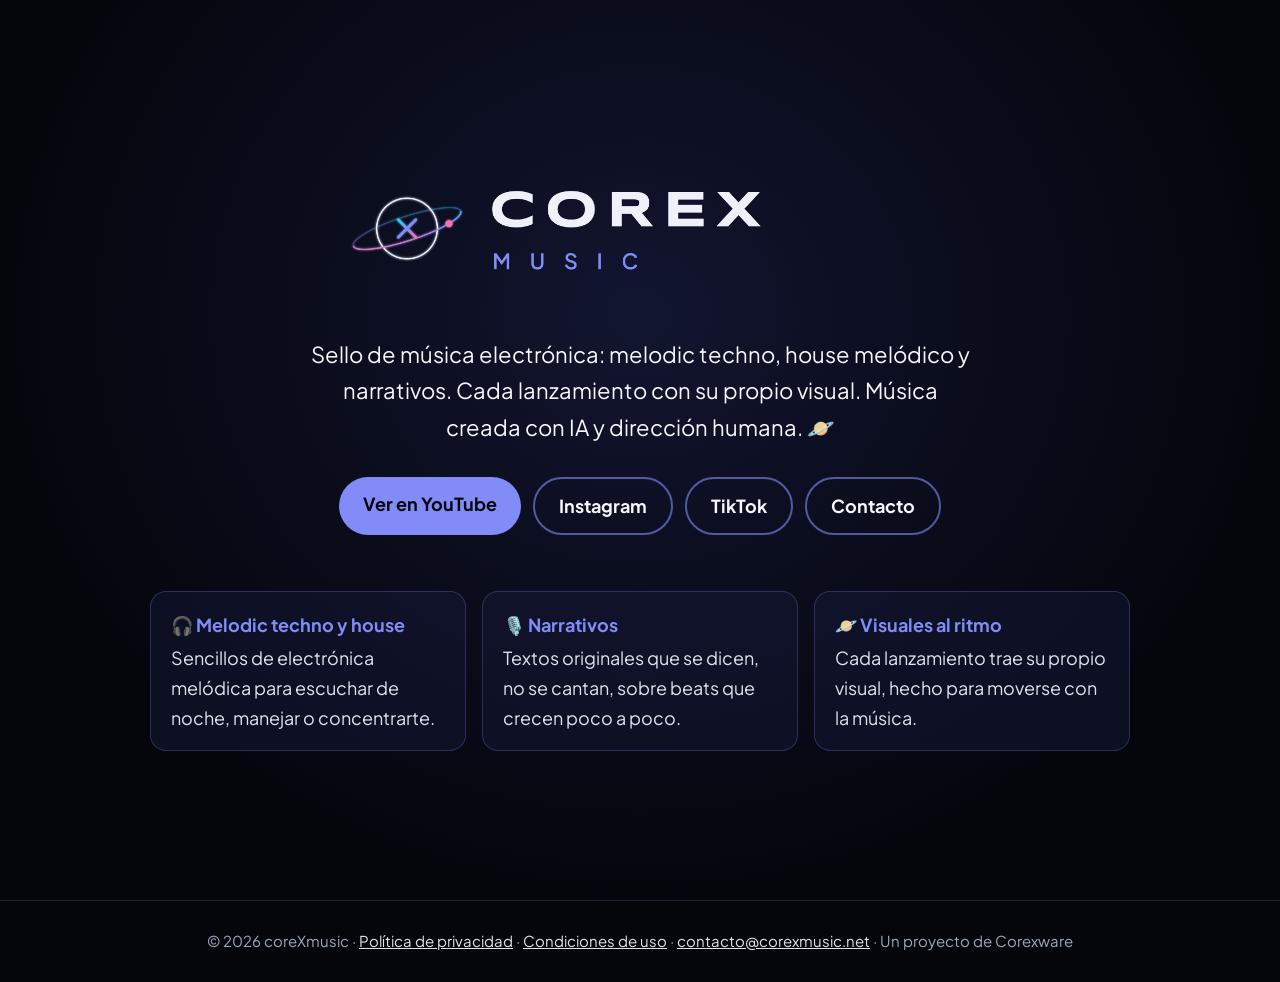
==== index.html @ 40766739 "Página web de coreXmusic Co-Authored-By: Claude Opus 5.5 <noreply@anthropic.com>" ====
<!doctype html>
<html lang="es">
<head>
<meta charset="utf-8">
<meta name="viewport" content="width=device-width, initial-scale=1">
<title>coreXmusic · ELECTRONIC MUSIC</title>
<meta name="description" content="coreXmusic: Sello de música electrónica: melodic techno, house melódico y narrativos (palabra hablada sobre electrónica), cada lanzamiento con su visual al ritmo.">
<meta property="og:title" content="coreXmusic · ELECTRONIC MUSIC">
<meta property="og:description" content="Sello de música electrónica: melodic techno, house melódico y narrativos. Cada lanzamiento con su propio visual. Música creada con IA y dirección humana. 🪐">
<meta property="og:image" content="https://corexmusic.net/compartir.jpg">
<meta property="og:url" content="https://corexmusic.net/">
<link rel="icon" href="icono.png" type="image/png">
<link rel="apple-touch-icon" href="icono.png">
<link rel="preconnect" href="https://fonts.googleapis.com">
<link rel="preconnect" href="https://fonts.gstatic.com" crossorigin>
<link href="https://fonts.googleapis.com/css2?family=Plus+Jakarta+Sans:wght@400;700&display=swap" rel="stylesheet">
<link rel="stylesheet" href="estilo.css">
</head>
<body class="">
<section class="portada">
  <img class="logo" src="logo.png" alt="coreXmusic · ELECTRONIC MUSIC">
  <p class="gancho">Sello de música electrónica: melodic techno, house melódico y narrativos. Cada lanzamiento con su propio visual. Música creada con IA y dirección humana. 🪐</p>
  <div class="botones">
    <a class="boton" href="https://www.youtube.com/@corex.music" rel="noopener">Ver en YouTube</a>
    <a class="boton secundario" href="https://www.instagram.com/corexmusicnet/" rel="noopener">Instagram</a>
    <a class="boton secundario" href="https://www.tiktok.com/@corexmusicnet" rel="noopener">TikTok</a>
    <a class="boton secundario" href="mailto:contacto@corexmusic.net">Contacto</a>
  </div>
  <div class="temas">
    <div class="tema"><b>🎧 Melodic techno y house</b>Sencillos de electrónica melódica para escuchar de noche, manejar o concentrarte.</div>
    <div class="tema"><b>🎙️ Narrativos</b>Textos originales que se dicen, no se cantan, sobre beats que crecen poco a poco.</div>
    <div class="tema"><b>🪐 Visuales al ritmo</b>Cada lanzamiento trae su propio visual, hecho para moverse con la música.</div>
  </div>
</section>
<footer>© 2026 coreXmusic · <a href="privacidad.html">Política de privacidad</a> · <a href="terminos.html">Condiciones de uso</a> · <a href="mailto:contacto@corexmusic.net">contacto@corexmusic.net</a> · Un proyecto de Corexware</footer>
</body>
</html>
---- estilo.css ----
:root {
  --fondo: #05060c;
  --fondo-2: #141836;
  --acento: #818CF8;
  --acento-2: #F472B6;
  --claro: #F5F7FA;
  --texto: #DCE3EC;
  --suave: #9AA8B8;
}
* { box-sizing: border-box; }
html, body { margin: 0; }
body {
  background: var(--fondo);
  color: var(--texto);
  font-family: "Plus Jakarta Sans", system-ui, -apple-system, "Segoe UI", sans-serif;
  font-size: 18px;
  line-height: 1.65;
}
a { color: var(--acento); }
a:hover { color: var(--claro); }

/* Portada */
.portada {
  min-height: 100vh;
  display: flex;
  flex-direction: column;
  align-items: center;
  justify-content: center;
  text-align: center;
  padding: 48px 16px;
  background:
    radial-gradient(ellipse at 50% 35%, color-mix(in srgb, var(--fondo-2) 85%, transparent) 0%, var(--fondo) 72%);
}
.portada img.logo { width: min(620px, 92vw); height: auto; }
.portada p.gancho { max-width: 660px; font-size: clamp(18px, 2.4vw, 22px); color: var(--claro); margin: 28px auto 32px; }
.botones { display: flex; gap: 12px; flex-wrap: wrap; justify-content: center; }
.boton {
  display: inline-block;
  padding: 12px 24px;
  border-radius: 999px;
  font-weight: 700;
  text-decoration: none;
  background: var(--acento);
  color: var(--fondo);
}
.boton:hover { background: var(--claro); color: var(--fondo); }
.boton.secundario { background: transparent; color: var(--claro); border: 2px solid color-mix(in srgb, var(--acento) 60%, transparent); }
.boton.secundario:hover { border-color: var(--claro); }
.temas {
  display: grid;
  grid-template-columns: repeat(auto-fit, minmax(min(220px, 100%), 1fr));
  gap: 16px;
  width: 100%;
  max-width: 980px;
  margin: 56px auto 0;
  text-align: left;
}
.tema { background: color-mix(in srgb, var(--fondo-2) 55%, transparent); border: 1px solid color-mix(in srgb, var(--acento) 25%, transparent); border-radius: 16px; padding: 18px 20px; }
.tema b { display: block; color: var(--acento); margin-bottom: 4px; }

/* Páginas legales */
main.legal { max-width: 780px; margin: 0 auto; padding: 32px 16px 56px; }
main.legal header { padding: 8px 0 24px; border-bottom: 1px solid color-mix(in srgb, var(--acento) 25%, transparent); }
main.legal header img { width: 300px; max-width: 80vw; height: auto; }
main.legal h1 { color: var(--claro); font-size: 34px; line-height: 1.2; margin: 32px 0 4px; }
main.legal h2 { color: var(--acento); font-size: 21px; margin-top: 34px; }
.fecha { color: var(--suave); margin-top: 0; }

footer { text-align: center; color: var(--suave); font-size: 15px; padding: 28px 16px; border-top: 1px solid color-mix(in srgb, var(--acento) 18%, transparent); }
footer a { color: var(--texto); }

/* Apariencia clara */
body.claro { --claro: #0F172A; --texto: #273244; --suave: #5B6878; background: #F6F7F9; }
body.claro .portada { background: radial-gradient(ellipse at 50% 35%, color-mix(in srgb, var(--acento) 14%, #ffffff) 0%, #F6F7F9 70%); }
body.claro .boton { background: var(--fondo); color: #fff; }
body.claro .boton:hover { background: var(--acento); color: var(--fondo); }
body.claro .boton.secundario { color: var(--fondo); border-color: var(--fondo); background: transparent; }
body.claro .tema { background: #ffffff; border-color: #E2E6EC; }
body.claro .tema b { color: var(--fondo); }
body.claro a { color: var(--fondo); }
body.claro main.legal h2 { color: var(--fondo); }
/* Portada con el banner del canal de fondo */
body.con-banner .portada { background: linear-gradient(color-mix(in srgb, var(--fondo) 62%, transparent), color-mix(in srgb, var(--fondo) 88%, transparent) 70%, var(--fondo)), url("compartir.jpg") center / cover no-repeat; }
body.claro.con-banner .portada { background: linear-gradient(rgba(246, 247, 249, .62), rgba(246, 247, 249, .9) 70%, #F6F7F9), url("compartir.jpg") center / cover no-repeat; }
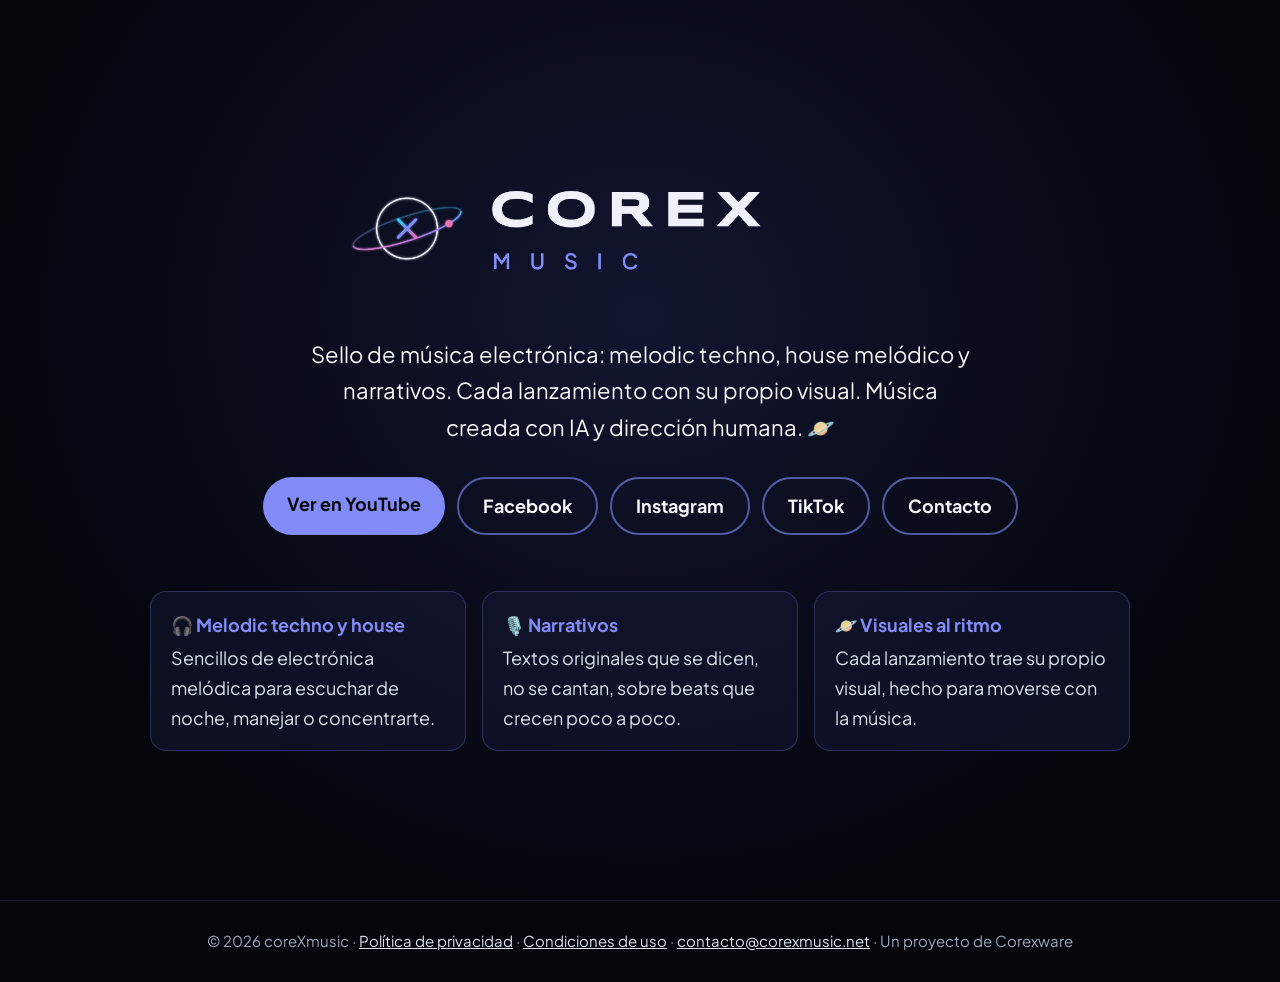
==== commit a75f662b: "Página web de coreXmusic Co-Authored-By: Claude Opus 5.5 <noreply@anthropic.com>" ====
--- a/index.html
+++ b/index.html
@@ -22,6 +22,7 @@
   <p class="gancho">Sello de música electrónica: melodic techno, house melódico y narrativos. Cada lanzamiento con su propio visual. Música creada con IA y dirección humana. 🪐</p>
   <div class="botones">
     <a class="boton" href="https://www.youtube.com/@corex.music" rel="noopener">Ver en YouTube</a>
+    <a class="boton secundario" href="https://www.facebook.com/corexmusicnet" rel="noopener">Facebook</a>
     <a class="boton secundario" href="https://www.instagram.com/corexmusicnet/" rel="noopener">Instagram</a>
     <a class="boton secundario" href="https://www.tiktok.com/@corexmusicnet" rel="noopener">TikTok</a>
     <a class="boton secundario" href="mailto:contacto@corexmusic.net">Contacto</a>
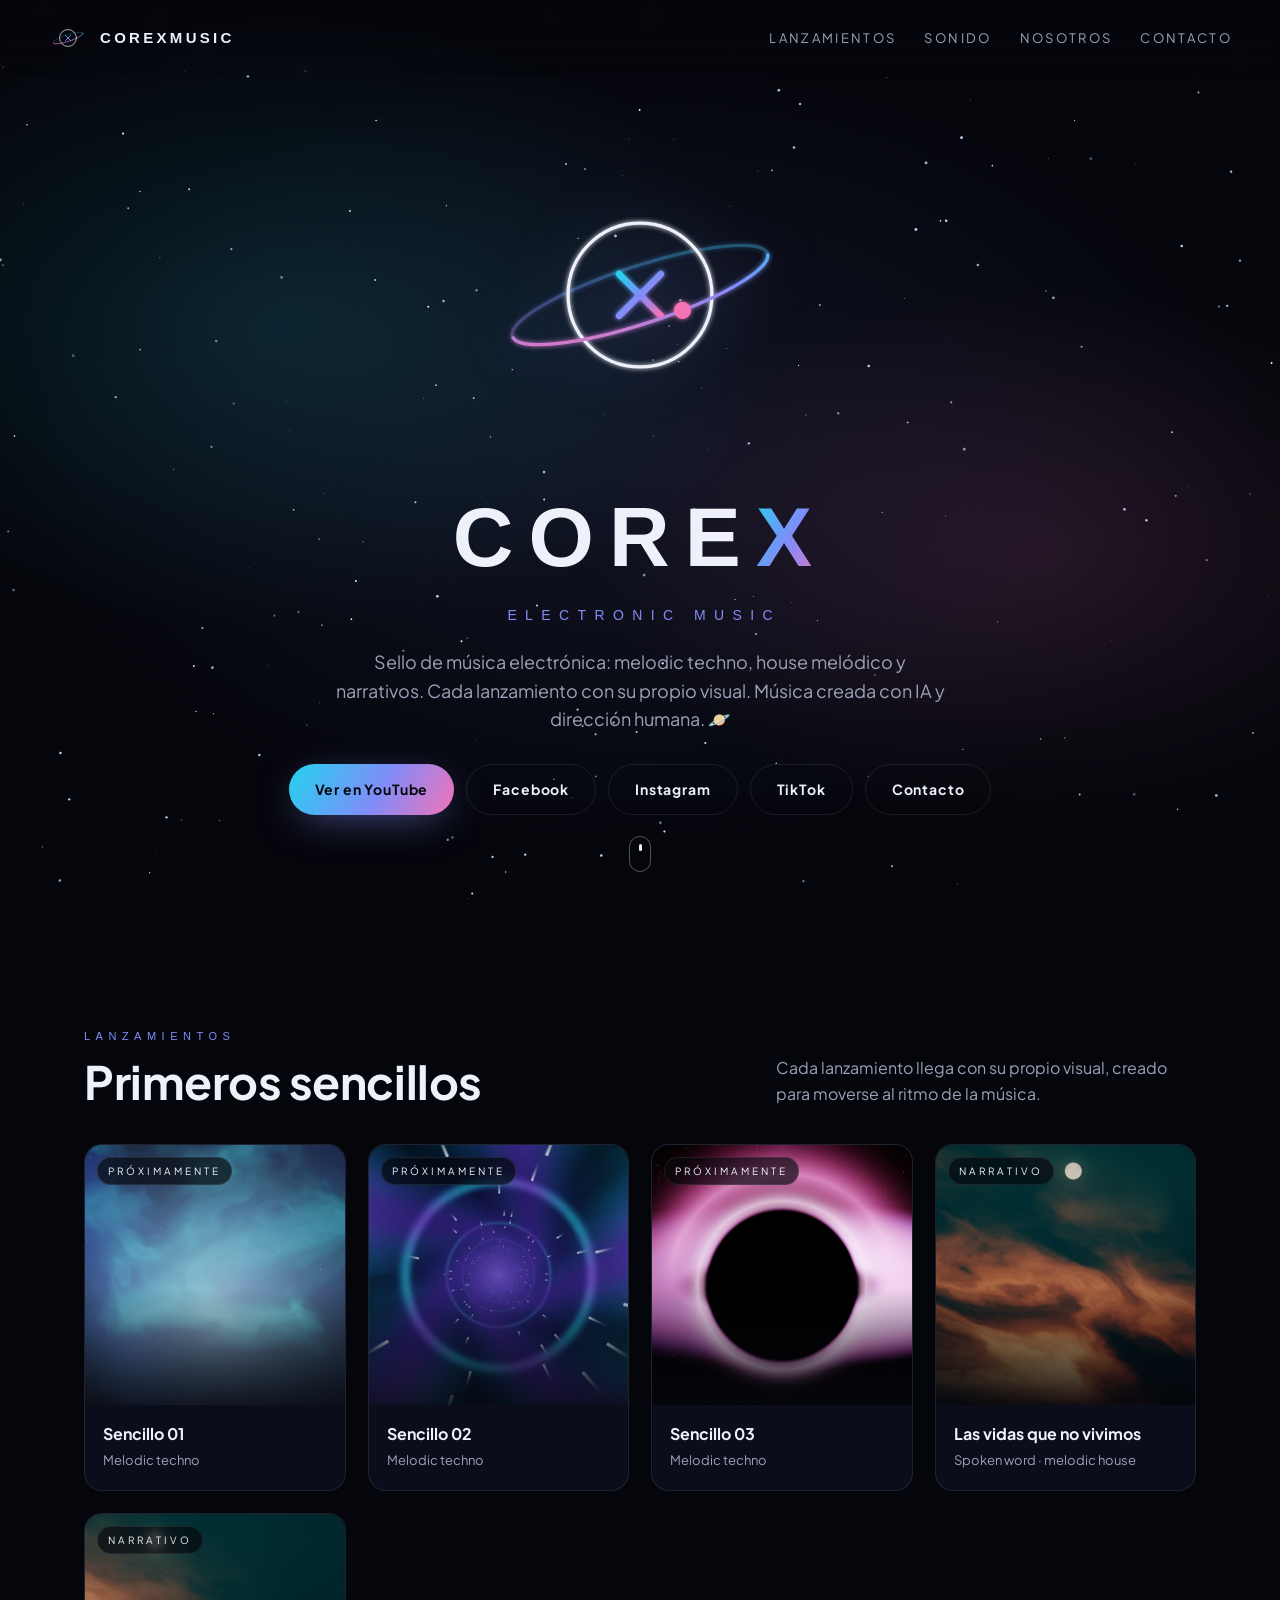
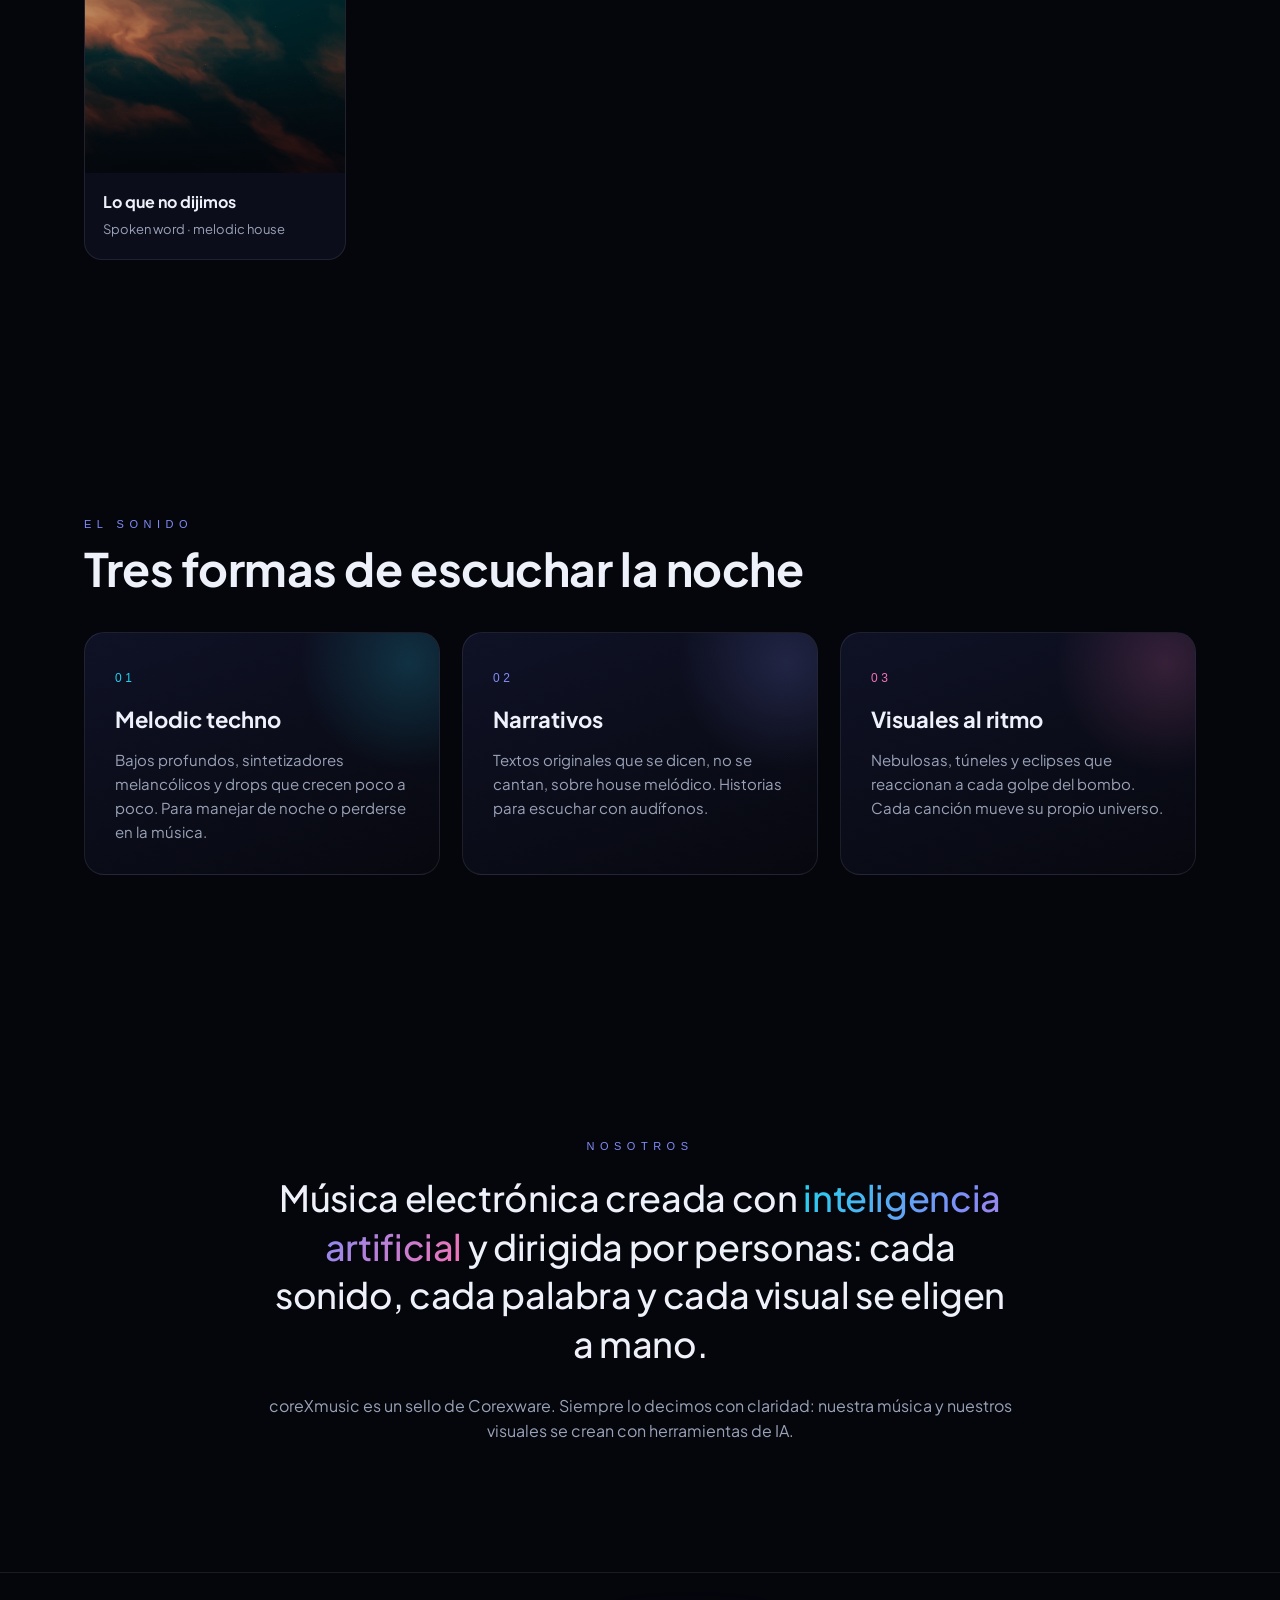
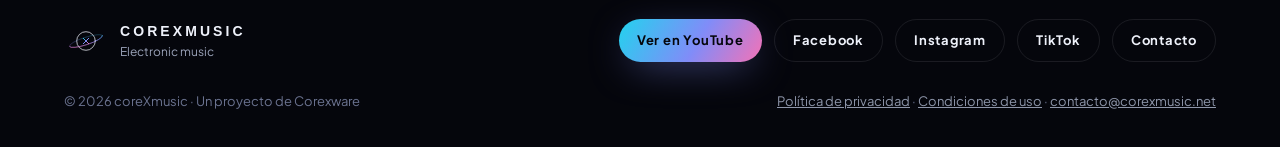
==== commit 74b13a9b: "Página web de coreXmusic Co-Authored-By: Claude Opus 5.5 <noreply@anthropic.com>" ====
--- a/index.html
+++ b/index.html
@@ -3,36 +3,189 @@
 <head>
 <meta charset="utf-8">
 <meta name="viewport" content="width=device-width, initial-scale=1">
-<title>coreXmusic · ELECTRONIC MUSIC</title>
-<meta name="description" content="coreXmusic: Sello de música electrónica: melodic techno, house melódico y narrativos (palabra hablada sobre electrónica), cada lanzamiento con su visual al ritmo.">
-<meta property="og:title" content="coreXmusic · ELECTRONIC MUSIC">
+<title>coreXmusic · Electronic Music</title>
+<meta name="description" content="Sello de música electrónica: melodic techno, house melódico y narrativos. Cada lanzamiento con su propio visual. Música creada con IA y dirección humana. 🪐">
+<meta property="og:title" content="coreXmusic · Electronic Music">
 <meta property="og:description" content="Sello de música electrónica: melodic techno, house melódico y narrativos. Cada lanzamiento con su propio visual. Música creada con IA y dirección humana. 🪐">
 <meta property="og:image" content="https://corexmusic.net/compartir.jpg">
-<meta property="og:url" content="https://corexmusic.net/">
+<meta property="og:type" content="music.musician">
+<meta name="theme-color" content="#05060c">
 <link rel="icon" href="icono.png" type="image/png">
-<link rel="apple-touch-icon" href="icono.png">
 <link rel="preconnect" href="https://fonts.googleapis.com">
 <link rel="preconnect" href="https://fonts.gstatic.com" crossorigin>
-<link href="https://fonts.googleapis.com/css2?family=Plus+Jakarta+Sans:wght@400;700&display=swap" rel="stylesheet">
-<link rel="stylesheet" href="estilo.css">
+<link href="https://fonts.googleapis.com/css2?family=Plus+Jakarta+Sans:wght@400;500;700&family=Syncopate:wght@400;700&display=swap" rel="stylesheet">
+<style>
+:root{--fondo:#05060c;--panel:#0b0d1a;--linea:rgba(238,241,250,.09);--texto:#eef1fa;--suave:#9aa2b8;--cian:#22D3EE;--violeta:#818CF8;--rosa:#F472B6}
+*{box-sizing:border-box;margin:0;padding:0}
+html{scroll-behavior:smooth}
+body{background:var(--fondo);color:var(--texto);font-family:"Plus Jakarta Sans",system-ui,sans-serif;line-height:1.6;-webkit-font-smoothing:antialiased;overflow-x:hidden}
+a{color:inherit}
+.marca{font-family:Syncopate,sans-serif;letter-spacing:.22em;text-transform:uppercase}
+/* barra */
+nav{position:fixed;inset:0 0 auto 0;z-index:20;display:flex;align-items:center;justify-content:space-between;padding:18px clamp(16px,4vw,48px);background:linear-gradient(#05060ccc,#05060c00);backdrop-filter:blur(6px)}
+nav .logo{display:flex;align-items:center;gap:12px;text-decoration:none}
+nav .logo img{width:40px;height:40px}
+nav .logo span{font-size:15px;font-weight:700}
+nav .links{display:flex;gap:28px;font-size:13px;letter-spacing:.18em;text-transform:uppercase}
+nav .links a{text-decoration:none;color:var(--suave);transition:color .2s}
+nav .links a:hover{color:var(--texto)}
+/* portada */
+.hero{position:relative;min-height:100svh;display:grid;place-items:center;text-align:center;padding:120px 16px 80px;overflow:hidden}
+#cielo{position:absolute;inset:0;width:100%;height:100%}
+.hero::before{content:"";position:absolute;inset:-20%;background:radial-gradient(40% 35% at 30% 40%,#22d3ee22,transparent 70%),radial-gradient(35% 30% at 72% 58%,#f472b61f,transparent 70%),radial-gradient(50% 45% at 50% 50%,#818cf81a,transparent 70%);animation:deriva 18s ease-in-out infinite alternate;pointer-events:none}
+@keyframes deriva{to{transform:translate3d(3%,-2%,0) scale(1.06)}}
+.hero .contenido{position:relative;z-index:2;display:grid;justify-items:center;gap:22px}
+.planeta{width:min(340px,70vw);height:auto;filter:drop-shadow(0 0 30px #818cf855);animation:respira 6s ease-in-out infinite}
+@keyframes respira{50%{filter:drop-shadow(0 0 46px #818cf888)}}
+.hero h1{font-family:Syncopate,sans-serif;font-weight:700;font-size:clamp(34px,7vw,84px);letter-spacing:.18em;line-height:1.05;margin-top:6px}
+.hero h1 b{background:linear-gradient(120deg,var(--cian),var(--violeta),var(--rosa));-webkit-background-clip:text;background-clip:text;color:transparent}
+.hero .lema{font-family:Syncopate,sans-serif;font-size:clamp(11px,1.4vw,14px);letter-spacing:.6em;color:var(--violeta);padding-left:.6em}
+.hero p.gancho{max-width:620px;color:var(--suave);font-size:clamp(15px,1.7vw,18px)}
+.botones{display:flex;flex-wrap:wrap;gap:12px;justify-content:center;margin-top:8px}
+.boton{display:inline-flex;align-items:center;gap:8px;padding:13px 26px;border-radius:999px;text-decoration:none;font-weight:700;font-size:14px;letter-spacing:.06em;background:linear-gradient(120deg,var(--cian),var(--violeta) 55%,var(--rosa));color:#05060c;box-shadow:0 10px 40px -12px #818cf8aa;transition:transform .2s,box-shadow .2s}
+.boton:hover{transform:translateY(-2px);box-shadow:0 16px 50px -12px #f472b6aa}
+.boton.secundario{background:transparent;color:var(--texto);border:1px solid var(--linea);box-shadow:none}
+.boton.secundario:hover{border-color:#818cf888}
+.bajar{position:absolute;bottom:28px;left:50%;transform:translateX(-50%);z-index:2;width:22px;height:36px;border:1.5px solid #eef1fa55;border-radius:12px}
+.bajar::after{content:"";position:absolute;left:50%;top:7px;width:3px;height:7px;margin-left:-1.5px;border-radius:2px;background:var(--texto);animation:raton 1.8s infinite}
+@keyframes raton{60%{transform:translateY(10px);opacity:0}}
+/* secciones */
+section{padding:clamp(70px,10vw,130px) clamp(16px,5vw,64px);max-width:1240px;margin:0 auto}
+.titulo{display:flex;align-items:end;justify-content:space-between;gap:20px;margin-bottom:38px;flex-wrap:wrap}
+.titulo small{display:block;font-family:Syncopate,sans-serif;font-size:11px;letter-spacing:.5em;color:var(--violeta);margin-bottom:10px}
+.titulo h2{font-size:clamp(28px,4vw,46px);font-weight:700;letter-spacing:-.01em;line-height:1.1}
+.titulo p{color:var(--suave);max-width:420px}
+/* lanzamientos */
+.discos{display:grid;grid-template-columns:repeat(auto-fill,minmax(210px,1fr));gap:22px}
+.disco{position:relative;border-radius:18px;overflow:hidden;background:var(--panel);border:1px solid var(--linea);transition:transform .35s,border-color .35s}
+.disco:hover{transform:translateY(-6px);border-color:#818cf866}
+.disco .arte{position:relative;aspect-ratio:1;overflow:hidden}
+.disco .arte img{width:100%;height:100%;object-fit:cover;transition:transform 1.2s}
+.disco:hover .arte img{transform:scale(1.08)}
+.disco .arte::after{content:"";position:absolute;inset:0;background:linear-gradient(transparent 55%,#05060ccc)}
+.disco .sello{position:absolute;top:12px;left:12px;z-index:1;font-size:10px;letter-spacing:.3em;text-transform:uppercase;padding:5px 10px;border-radius:99px;background:#05060caa;border:1px solid var(--linea);backdrop-filter:blur(6px)}
+.disco .info{padding:16px 18px 18px}
+.disco .info b{display:block;font-size:16px}
+.disco .info span{font-size:13px;color:var(--suave)}
+/* sonido */
+.pilares{display:grid;grid-template-columns:repeat(auto-fit,minmax(250px,1fr));gap:22px}
+.pilar{padding:30px;border-radius:20px;background:linear-gradient(160deg,#0f1226,#07080f);border:1px solid var(--linea);position:relative;overflow:hidden}
+.pilar::before{content:"";position:absolute;width:220px;height:220px;right:-80px;top:-80px;border-radius:50%;background:radial-gradient(var(--c),transparent 70%);opacity:.18}
+.pilar .num{font-family:Syncopate,sans-serif;font-size:12px;letter-spacing:.3em;color:var(--c)}
+.pilar h3{font-size:22px;margin:14px 0 10px}
+.pilar p{color:var(--suave);font-size:15px}
+/* manifiesto */
+.manifiesto{text-align:center;max-width:880px}
+.manifiesto blockquote{font-size:clamp(22px,3.2vw,36px);line-height:1.35;font-weight:500;letter-spacing:-.01em}
+.manifiesto blockquote em{font-style:normal;background:linear-gradient(120deg,var(--cian),var(--violeta),var(--rosa));-webkit-background-clip:text;background-clip:text;color:transparent}
+.manifiesto p{margin-top:24px;color:var(--suave)}
+/* pie */
+footer{border-top:1px solid var(--linea);padding:46px clamp(16px,5vw,64px) 36px}
+.pie{max-width:1240px;margin:0 auto;display:flex;flex-wrap:wrap;gap:28px;align-items:center;justify-content:space-between}
+.pie .logo{display:flex;align-items:center;gap:12px}
+.pie .logo img{width:44px}
+.pie .botones{margin:0}
+.pie .boton{padding:10px 18px;font-size:13px}
+.legal{max-width:1240px;margin:28px auto 0;font-size:13px;color:#6b7390;display:flex;flex-wrap:wrap;gap:8px 18px;justify-content:space-between}
+.legal a{color:#8e96aa}
+/* aparecer al bajar */
+.aparece{opacity:0;transform:translateY(24px);transition:opacity .9s,transform .9s}
+.aparece.visible{opacity:1;transform:none}
+@media (max-width:760px){nav .links{display:none}}
+@media (prefers-reduced-motion:reduce){*{animation:none!important;transition:none!important}.aparece{opacity:1;transform:none}}
+</style>
 </head>
-<body class="">
-<section class="portada">
-  <img class="logo" src="logo.png" alt="coreXmusic · ELECTRONIC MUSIC">
-  <p class="gancho">Sello de música electrónica: melodic techno, house melódico y narrativos. Cada lanzamiento con su propio visual. Música creada con IA y dirección humana. 🪐</p>
-  <div class="botones">
+<body>
+<nav><a class="logo" href="#inicio"><img src="planeta.svg" alt=""><span class="marca">coreXmusic</span></a>
+  <div class="links"><a href="#lanzamientos">Lanzamientos</a><a href="#sonido">Sonido</a><a href="#nosotros">Nosotros</a><a href="mailto:contacto@corexmusic.net">Contacto</a></div></nav>
+
+<header class="hero" id="inicio">
+  <canvas id="cielo" aria-hidden="true"></canvas>
+  <div class="contenido">
+    <svg class="planeta" viewBox="-260 -260 520 520" role="img" aria-label="coreXmusic">
+      <defs>
+        <linearGradient id="g" x1="0" y1="0" x2="1" y2="1"><stop offset="0" stop-color="#22D3EE"/><stop offset=".5" stop-color="#818CF8"/><stop offset="1" stop-color="#F472B6"/></linearGradient>
+        <linearGradient id="g2" x1="0" y1="1" x2="1" y2="0"><stop offset="0" stop-color="#F472B6"/><stop offset=".5" stop-color="#818CF8"/><stop offset="1" stop-color="#22D3EE"/></linearGradient>
+        <filter id="b1" x="-50%" y="-50%" width="200%" height="200%"><feGaussianBlur stdDeviation="4" result="b"/><feMerge><feMergeNode in="b"/><feMergeNode in="SourceGraphic"/></feMerge></filter>
+        <clipPath id="arriba"><rect x="-300" y="-300" width="600" height="300"/></clipPath><clipPath id="abajo"><rect x="-300" y="0" width="600" height="300"/></clipPath>
+      </defs>
+      <g fill="none" stroke-linecap="round" filter="url(#b1)">
+        <g transform="rotate(-18)"><ellipse rx="205" ry="44" stroke="url(#g2)" stroke-width="5" opacity=".3" clip-path="url(#arriba)"/></g>
+        <circle r="110" stroke="#eef1fa" stroke-width="5"/>
+        <path d="M-32,-32 L32,32 M32,-32 L-32,32" stroke="url(#g)" stroke-width="10"/>
+        <g transform="rotate(-18)"><ellipse rx="205" ry="44" stroke="url(#g2)" stroke-width="5" clip-path="url(#abajo)"/>
+          <circle r="13" fill="#F472B6" stroke="none"><animateMotion dur="9s" repeatCount="indefinite" path="M205,0 A205,44 0 1 1 -205,0 A205,44 0 1 1 205,0"/></circle></g>
+      </g>
+    </svg>
+    <h1>CORE<b>X</b></h1>
+    <div class="lema">ELECTRONIC MUSIC</div>
+    <p class="gancho">Sello de música electrónica: melodic techno, house melódico y narrativos. Cada lanzamiento con su propio visual. Música creada con IA y dirección humana. 🪐</p>
+    <div class="botones">
     <a class="boton" href="https://www.youtube.com/@corex.music" rel="noopener">Ver en YouTube</a>
     <a class="boton secundario" href="https://www.facebook.com/corexmusicnet" rel="noopener">Facebook</a>
     <a class="boton secundario" href="https://www.instagram.com/corexmusicnet/" rel="noopener">Instagram</a>
     <a class="boton secundario" href="https://www.tiktok.com/@corexmusicnet" rel="noopener">TikTok</a>
     <a class="boton secundario" href="mailto:contacto@corexmusic.net">Contacto</a>
+    </div>
   </div>
-  <div class="temas">
-    <div class="tema"><b>🎧 Melodic techno y house</b>Sencillos de electrónica melódica para escuchar de noche, manejar o concentrarte.</div>
-    <div class="tema"><b>🎙️ Narrativos</b>Textos originales que se dicen, no se cantan, sobre beats que crecen poco a poco.</div>
-    <div class="tema"><b>🪐 Visuales al ritmo</b>Cada lanzamiento trae su propio visual, hecho para moverse con la música.</div>
+  <a class="bajar" href="#lanzamientos" aria-label="Bajar"></a>
+</header>
+
+<section id="lanzamientos">
+  <div class="titulo aparece"><div><small>LANZAMIENTOS</small><h2>Primeros sencillos</h2></div><p>Cada lanzamiento llega con su propio visual, creado para moverse al ritmo de la música.</p></div>
+  <div class="discos">
+    <article class="disco aparece"><div class="arte"><span class="sello">Próximamente</span><img src="portada_1.jpg" alt="" loading="lazy"></div><div class="info"><b>Sencillo 01</b><span>Melodic techno</span></div></article>
+    <article class="disco aparece"><div class="arte"><span class="sello">Próximamente</span><img src="portada_2.jpg" alt="" loading="lazy"></div><div class="info"><b>Sencillo 02</b><span>Melodic techno</span></div></article>
+    <article class="disco aparece"><div class="arte"><span class="sello">Próximamente</span><img src="portada_3.jpg" alt="" loading="lazy"></div><div class="info"><b>Sencillo 03</b><span>Melodic techno</span></div></article>
+    <article class="disco aparece"><div class="arte"><span class="sello">Narrativo</span><img src="portada_4.jpg" alt="" loading="lazy"></div><div class="info"><b>Las vidas que no vivimos</b><span>Spoken word · melodic house</span></div></article>
+    <article class="disco aparece"><div class="arte"><span class="sello">Narrativo</span><img src="portada_5.jpg" alt="" loading="lazy"></div><div class="info"><b>Lo que no dijimos</b><span>Spoken word · melodic house</span></div></article>
   </div>
 </section>
-<footer>© 2026 coreXmusic · <a href="privacidad.html">Política de privacidad</a> · <a href="terminos.html">Condiciones de uso</a> · <a href="mailto:contacto@corexmusic.net">contacto@corexmusic.net</a> · Un proyecto de Corexware</footer>
+
+<section id="sonido">
+  <div class="titulo aparece"><div><small>EL SONIDO</small><h2>Tres formas de escuchar la noche</h2></div></div>
+  <div class="pilares">
+    <div class="pilar aparece" style="--c:#22D3EE"><span class="num">01</span><h3>Melodic techno</h3><p>Bajos profundos, sintetizadores melancólicos y drops que crecen poco a poco. Para manejar de noche o perderse en la música.</p></div>
+    <div class="pilar aparece" style="--c:#818CF8"><span class="num">02</span><h3>Narrativos</h3><p>Textos originales que se dicen, no se cantan, sobre house melódico. Historias para escuchar con audífonos.</p></div>
+    <div class="pilar aparece" style="--c:#F472B6"><span class="num">03</span><h3>Visuales al ritmo</h3><p>Nebulosas, túneles y eclipses que reaccionan a cada golpe del bombo. Cada canción mueve su propio universo.</p></div>
+  </div>
+</section>
+
+<section id="nosotros" class="manifiesto aparece">
+  <small class="marca" style="font-size:11px;color:var(--violeta);letter-spacing:.5em">NOSOTROS</small>
+  <blockquote style="margin-top:18px">Música electrónica creada con <em>inteligencia artificial</em> y dirigida por personas: cada sonido, cada palabra y cada visual se eligen a mano.</blockquote>
+  <p>coreXmusic es un sello de Corexware. Siempre lo decimos con claridad: nuestra música y nuestros visuales se crean con herramientas de IA.</p>
+</section>
+
+<footer>
+  <div class="pie">
+    <div class="logo"><img src="planeta.svg" alt=""><div><div class="marca" style="font-size:14px;font-weight:700">coreXmusic</div><div style="font-size:12px;color:var(--suave)">Electronic music</div></div></div>
+    <div class="botones">
+    <a class="boton" href="https://www.youtube.com/@corex.music" rel="noopener">Ver en YouTube</a>
+    <a class="boton secundario" href="https://www.facebook.com/corexmusicnet" rel="noopener">Facebook</a>
+    <a class="boton secundario" href="https://www.instagram.com/corexmusicnet/" rel="noopener">Instagram</a>
+    <a class="boton secundario" href="https://www.tiktok.com/@corexmusicnet" rel="noopener">TikTok</a>
+    <a class="boton secundario" href="mailto:contacto@corexmusic.net">Contacto</a>
+    </div>
+  </div>
+  <div class="legal"><span>© 2026 coreXmusic · Un proyecto de Corexware</span><span><a href="privacidad.html">Política de privacidad</a> · <a href="terminos.html">Condiciones de uso</a> · <a href="mailto:contacto@corexmusic.net">contacto@corexmusic.net</a></span></div>
+</footer>
+
+<script>
+// cielo: estrellas que titilan y se desplazan despacio (se apaga si la persona pidió menos movimiento)
+(() => {
+  const c = document.getElementById('cielo'), x = c.getContext('2d'), quieto = matchMedia('(prefers-reduced-motion: reduce)').matches;
+  let w, h, e = [];
+  const medir = () => { const r = devicePixelRatio || 1; w = c.clientWidth; h = c.clientHeight; c.width = w * r; c.height = h * r; x.setTransform(r, 0, 0, r, 0, 0);
+    e = Array.from({ length: Math.round(w * h / 5200) }, () => ({ x: Math.random() * w, y: Math.random() * h, r: Math.random() * 1.3 + .2, f: Math.random() * 6.3, v: Math.random() * .12 + .02 })); };
+  const pintar = (t) => { x.clearRect(0, 0, w, h);
+    for (const s of e) { const a = .35 + .65 * Math.abs(Math.sin(t / 1400 + s.f)); x.globalAlpha = a; x.fillStyle = s.r > 1.1 ? '#c7d2fe' : '#eef1fa';
+      x.beginPath(); x.arc(s.x, s.y, s.r, 0, 6.3); x.fill(); if (!quieto) { s.y -= s.v; if (s.y < -2) { s.y = h + 2; s.x = Math.random() * w; } } }
+    if (!quieto) requestAnimationFrame(pintar); };
+  addEventListener('resize', medir); medir(); requestAnimationFrame(pintar);
+  const ob = new IntersectionObserver(es => es.forEach(en => { if (en.isIntersecting) { en.target.classList.add('visible'); ob.unobserve(en.target); } }), { threshold: .15 });
+  document.querySelectorAll('.aparece').forEach(el => ob.observe(el));
+})();
+</script>
 </body>
 </html>
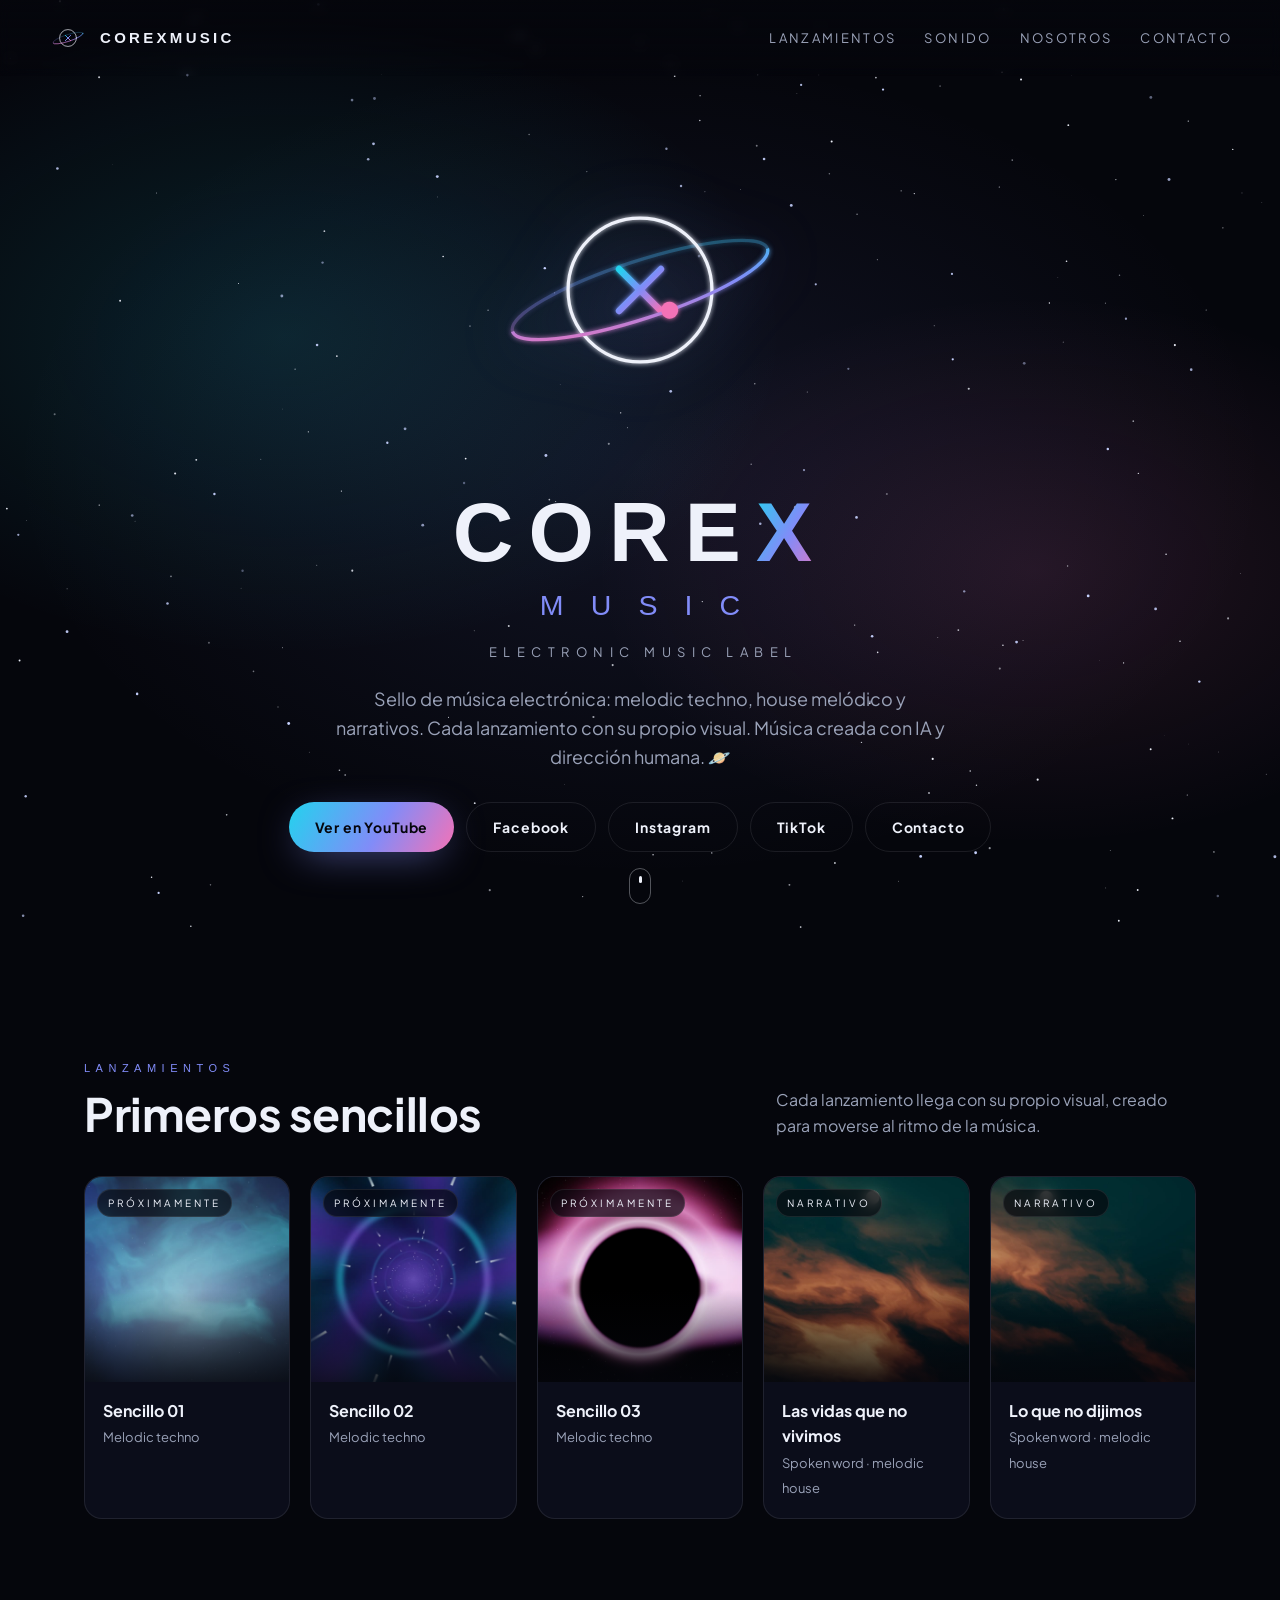
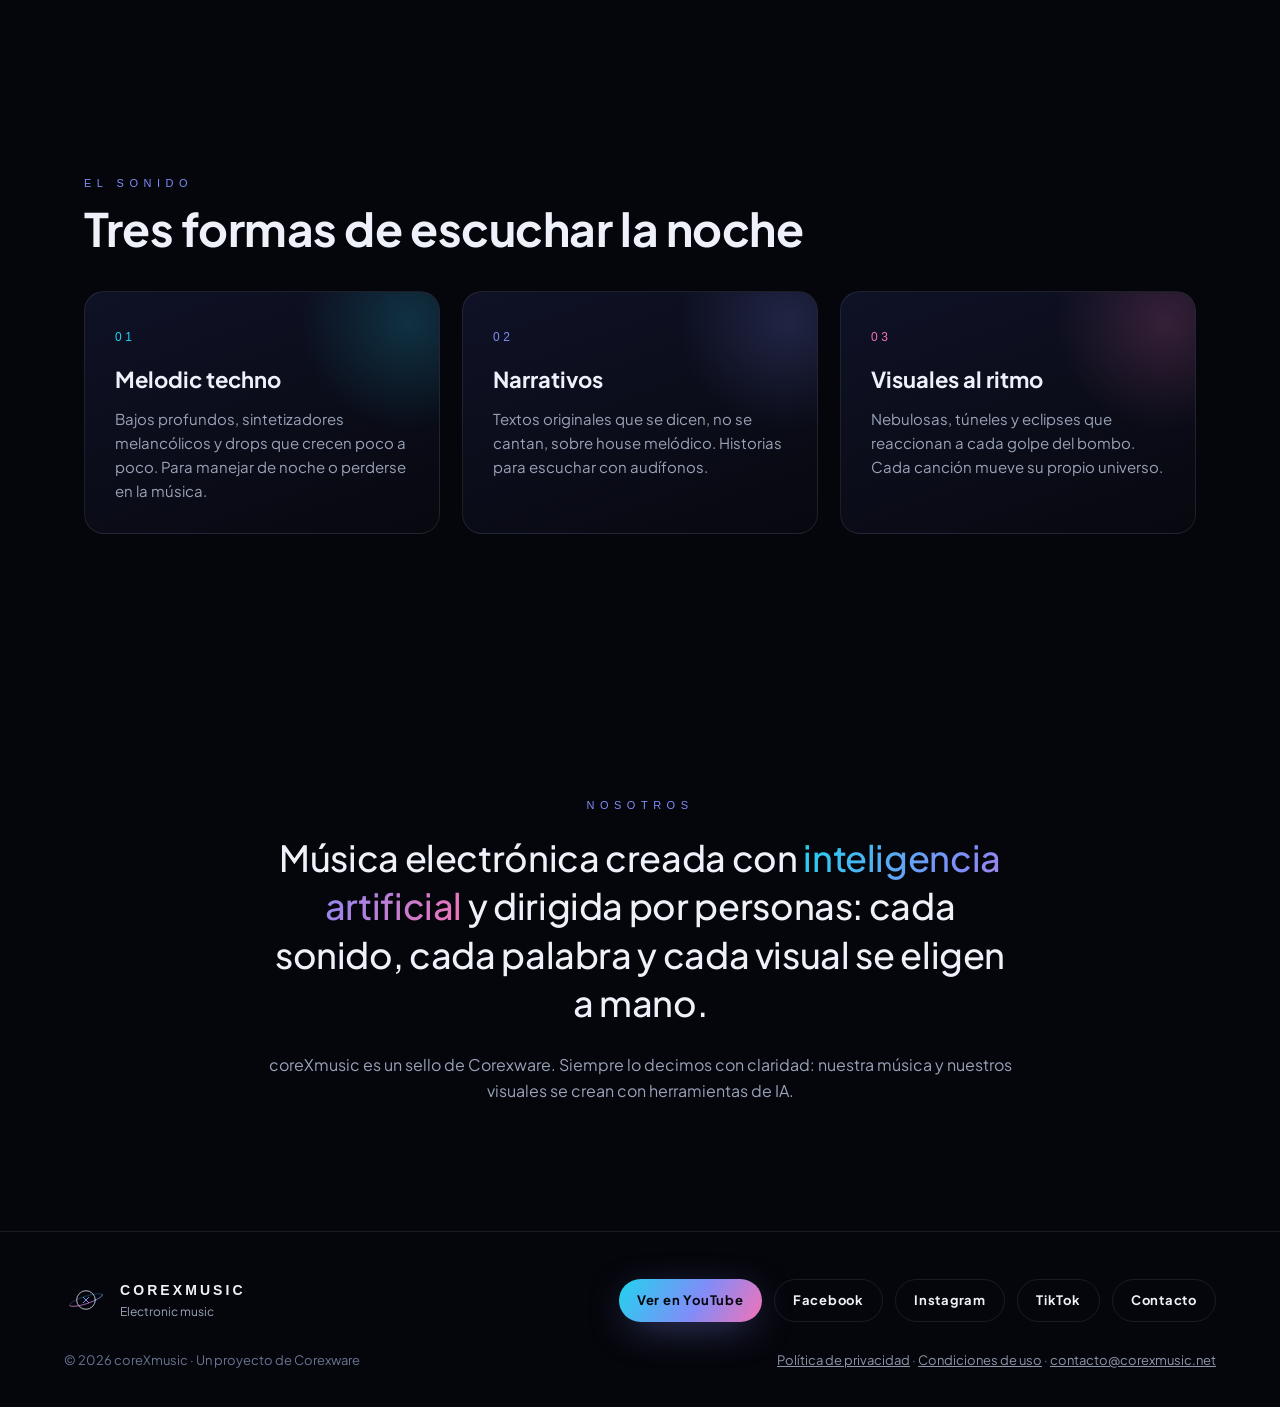
==== commit 9e955282: "Página web de coreXmusic Co-Authored-By: Claude Opus 5.5 <noreply@anthropic.com>" ====
--- a/index.html
+++ b/index.html
@@ -39,7 +39,8 @@
 @keyframes respira{50%{filter:drop-shadow(0 0 46px #818cf888)}}
 .hero h1{font-family:Syncopate,sans-serif;font-weight:700;font-size:clamp(34px,7vw,84px);letter-spacing:.18em;line-height:1.05;margin-top:6px}
 .hero h1 b{background:linear-gradient(120deg,var(--cian),var(--violeta),var(--rosa));-webkit-background-clip:text;background-clip:text;color:transparent}
-.hero .lema{font-family:Syncopate,sans-serif;font-size:clamp(11px,1.4vw,14px);letter-spacing:.6em;color:var(--violeta);padding-left:.6em}
+.hero h1 .music{display:block;font-size:.34em;letter-spacing:.95em;padding-left:.95em;margin-top:.5em;color:var(--violeta);font-weight:400}
+.hero .lema{font-size:clamp(11px,1.2vw,13px);letter-spacing:.5em;color:var(--suave);padding-left:.5em;text-transform:uppercase}
 .hero p.gancho{max-width:620px;color:var(--suave);font-size:clamp(15px,1.7vw,18px)}
 .botones{display:flex;flex-wrap:wrap;gap:12px;justify-content:center;margin-top:8px}
 .boton{display:inline-flex;align-items:center;gap:8px;padding:13px 26px;border-radius:999px;text-decoration:none;font-weight:700;font-size:14px;letter-spacing:.06em;background:linear-gradient(120deg,var(--cian),var(--violeta) 55%,var(--rosa));color:#05060c;box-shadow:0 10px 40px -12px #818cf8aa;transition:transform .2s,box-shadow .2s}
@@ -56,7 +57,9 @@
 .titulo h2{font-size:clamp(28px,4vw,46px);font-weight:700;letter-spacing:-.01em;line-height:1.1}
 .titulo p{color:var(--suave);max-width:420px}
 /* lanzamientos */
-.discos{display:grid;grid-template-columns:repeat(auto-fill,minmax(210px,1fr));gap:22px}
+.discos{display:grid;grid-template-columns:repeat(5,1fr);gap:20px}
+@media (max-width:1100px){.discos{grid-template-columns:repeat(3,1fr)}}
+@media (max-width:700px){.discos{grid-template-columns:repeat(2,1fr);gap:14px}}
 .disco{position:relative;border-radius:18px;overflow:hidden;background:var(--panel);border:1px solid var(--linea);transition:transform .35s,border-color .35s}
 .disco:hover{transform:translateY(-6px);border-color:#818cf866}
 .disco .arte{position:relative;aspect-ratio:1;overflow:hidden}
@@ -117,8 +120,8 @@
           <circle r="13" fill="#F472B6" stroke="none"><animateMotion dur="9s" repeatCount="indefinite" path="M205,0 A205,44 0 1 1 -205,0 A205,44 0 1 1 205,0"/></circle></g>
       </g>
     </svg>
-    <h1>CORE<b>X</b></h1>
-    <div class="lema">ELECTRONIC MUSIC</div>
+    <h1>CORE<b>X</b><span class="music">MUSIC</span></h1>
+    <div class="lema">ELECTRONIC MUSIC LABEL</div>
     <p class="gancho">Sello de música electrónica: melodic techno, house melódico y narrativos. Cada lanzamiento con su propio visual. Música creada con IA y dirección humana. 🪐</p>
     <div class="botones">
     <a class="boton" href="https://www.youtube.com/@corex.music" rel="noopener">Ver en YouTube</a>
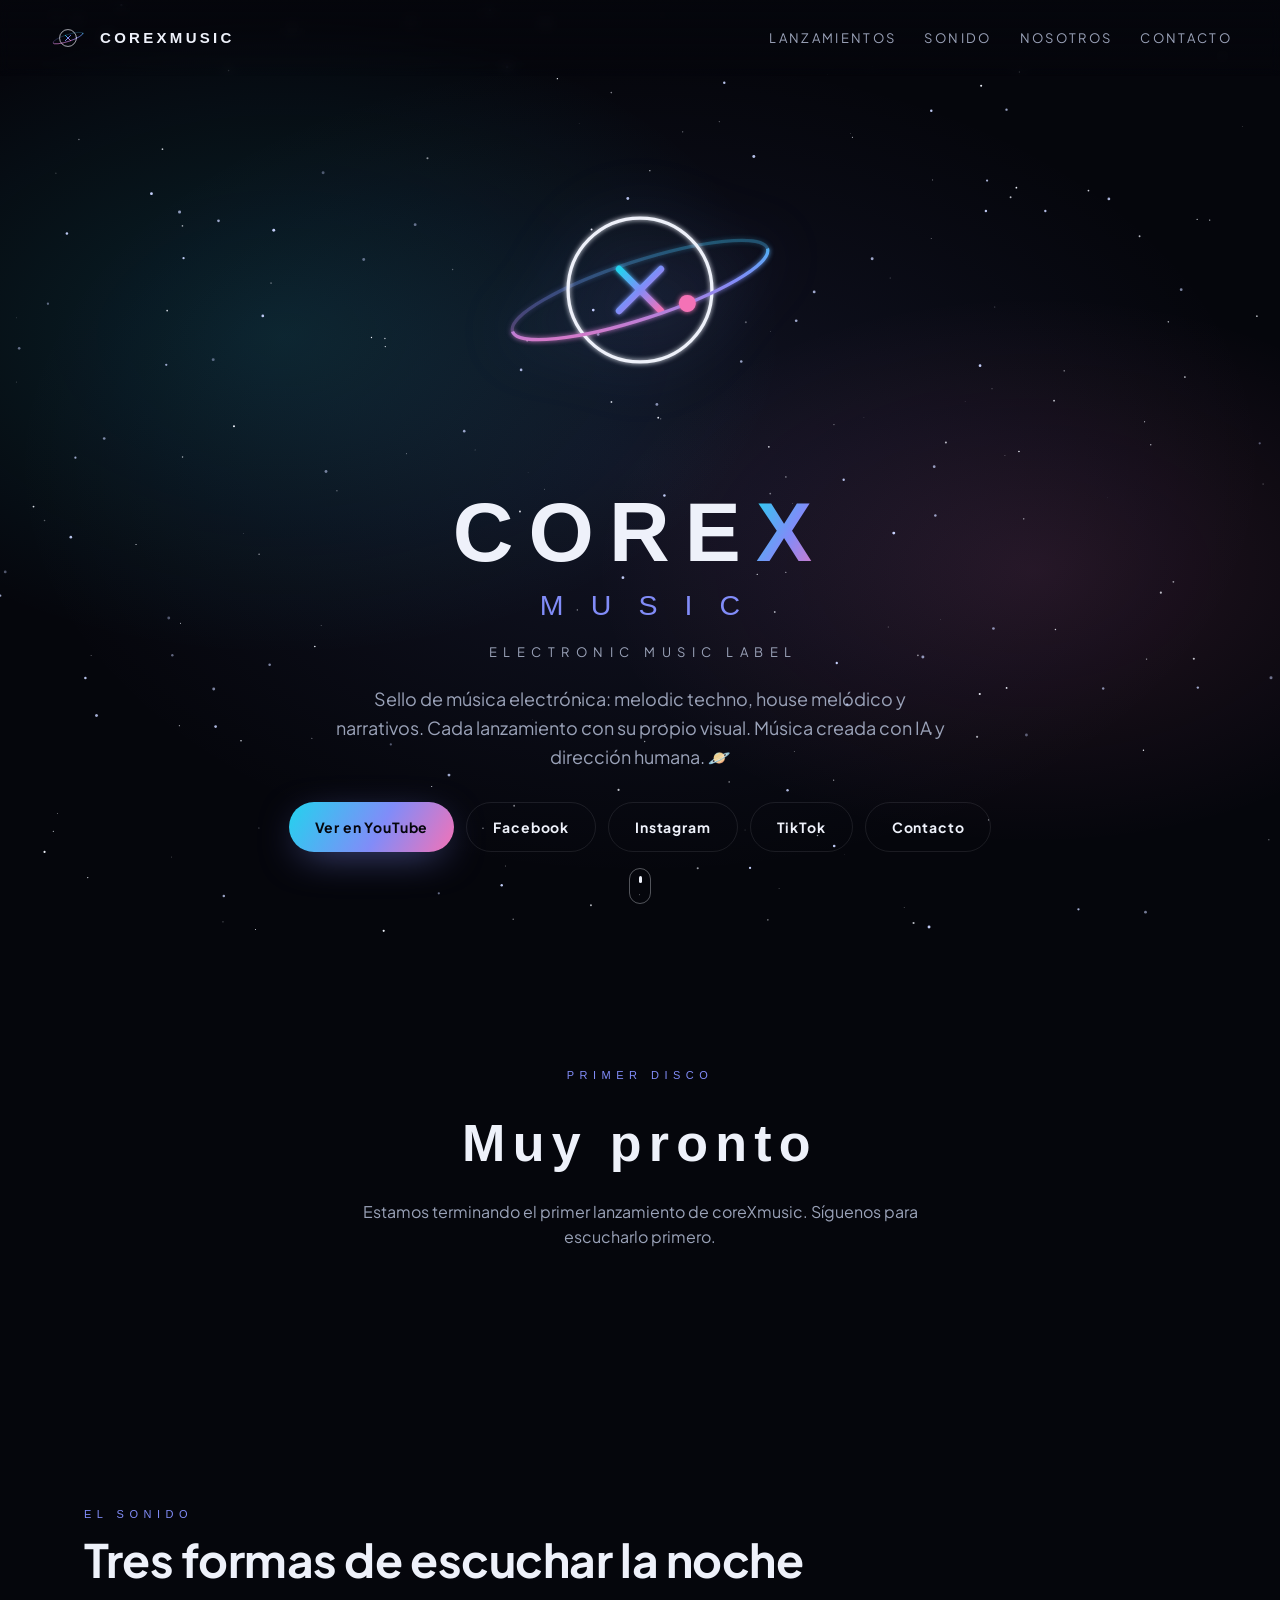
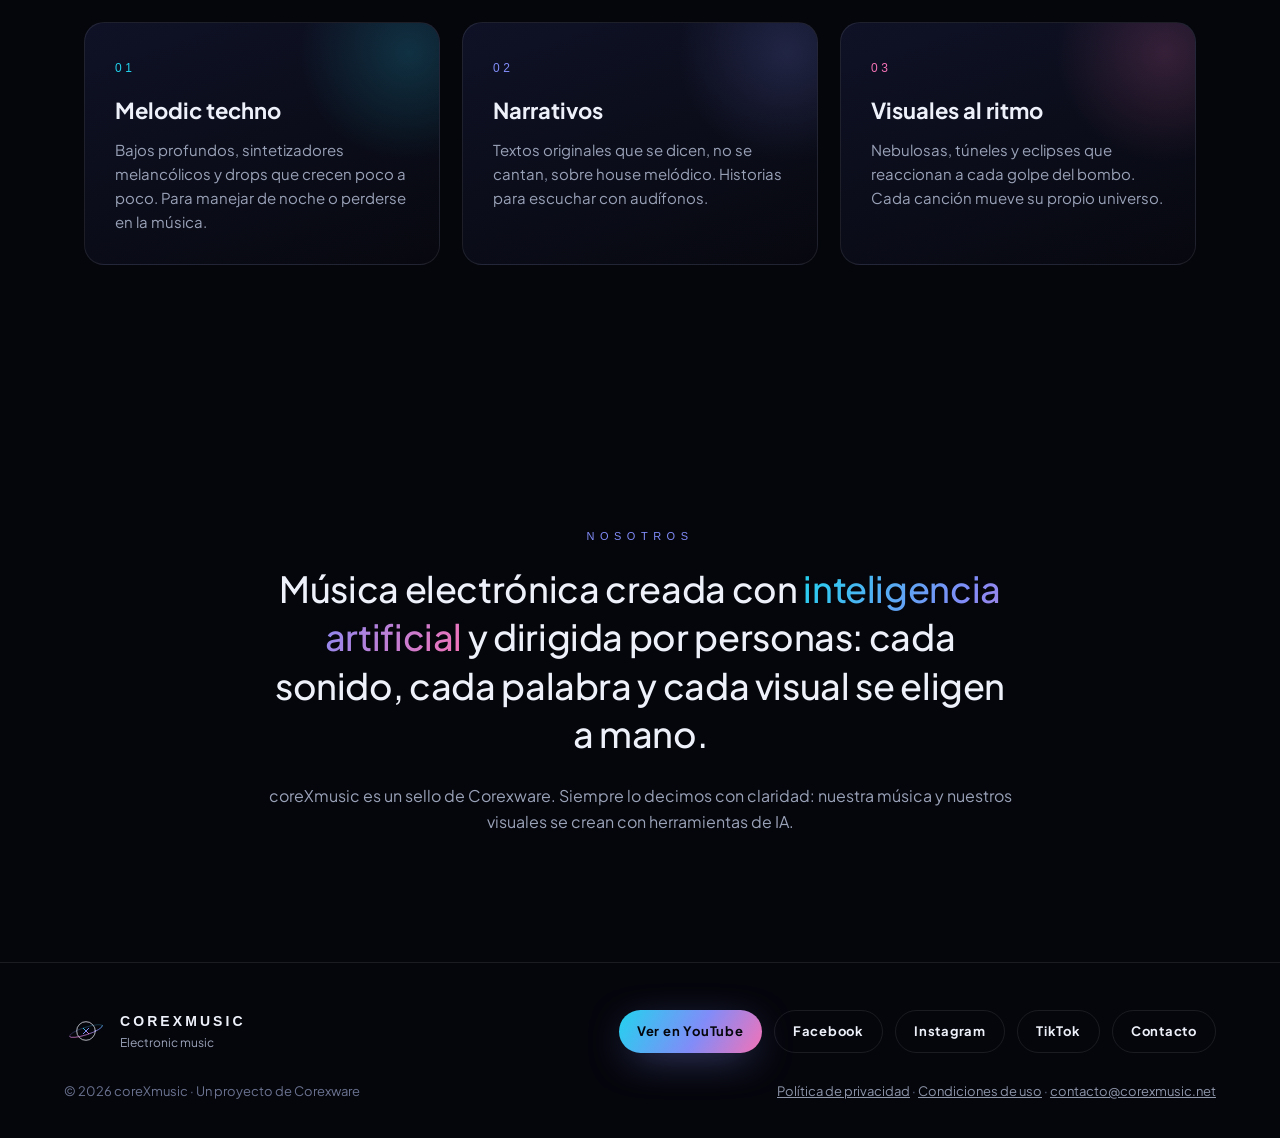
==== commit 634d6e05: "Página web de coreXmusic Co-Authored-By: Claude Opus 5.5 <noreply@anthropic.com>" ====
--- a/index.html
+++ b/index.html
@@ -70,6 +70,9 @@
 .disco .info{padding:16px 18px 18px}
 .disco .info b{display:block;font-size:16px}
 .disco .info span{font-size:13px;color:var(--suave)}
+.proximo{text-align:center;max-width:760px}
+.proximo h2{font-family:Syncopate,sans-serif;font-size:clamp(28px,4.5vw,52px);letter-spacing:.14em;margin:16px 0 14px}
+.proximo p{color:var(--suave)}
 /* sonido */
 .pilares{display:grid;grid-template-columns:repeat(auto-fit,minmax(250px,1fr));gap:22px}
 .pilar{padding:30px;border-radius:20px;background:linear-gradient(160deg,#0f1226,#07080f);border:1px solid var(--linea);position:relative;overflow:hidden}
@@ -134,15 +137,10 @@
   <a class="bajar" href="#lanzamientos" aria-label="Bajar"></a>
 </header>
 
-<section id="lanzamientos">
-  <div class="titulo aparece"><div><small>LANZAMIENTOS</small><h2>Primeros sencillos</h2></div><p>Cada lanzamiento llega con su propio visual, creado para moverse al ritmo de la música.</p></div>
-  <div class="discos">
-    <article class="disco aparece"><div class="arte"><span class="sello">Próximamente</span><img src="portada_1.jpg" alt="" loading="lazy"></div><div class="info"><b>Sencillo 01</b><span>Melodic techno</span></div></article>
-    <article class="disco aparece"><div class="arte"><span class="sello">Próximamente</span><img src="portada_2.jpg" alt="" loading="lazy"></div><div class="info"><b>Sencillo 02</b><span>Melodic techno</span></div></article>
-    <article class="disco aparece"><div class="arte"><span class="sello">Próximamente</span><img src="portada_3.jpg" alt="" loading="lazy"></div><div class="info"><b>Sencillo 03</b><span>Melodic techno</span></div></article>
-    <article class="disco aparece"><div class="arte"><span class="sello">Narrativo</span><img src="portada_4.jpg" alt="" loading="lazy"></div><div class="info"><b>Las vidas que no vivimos</b><span>Spoken word · melodic house</span></div></article>
-    <article class="disco aparece"><div class="arte"><span class="sello">Narrativo</span><img src="portada_5.jpg" alt="" loading="lazy"></div><div class="info"><b>Lo que no dijimos</b><span>Spoken word · melodic house</span></div></article>
-  </div>
+<section id="lanzamientos" class="proximo aparece">
+  <small class="marca" style="font-size:11px;color:var(--violeta);letter-spacing:.5em">PRIMER DISCO</small>
+  <h2>Muy pronto</h2>
+  <p>Estamos terminando el primer lanzamiento de coreXmusic. Síguenos para escucharlo primero.</p>
 </section>
 
 <section id="sonido">
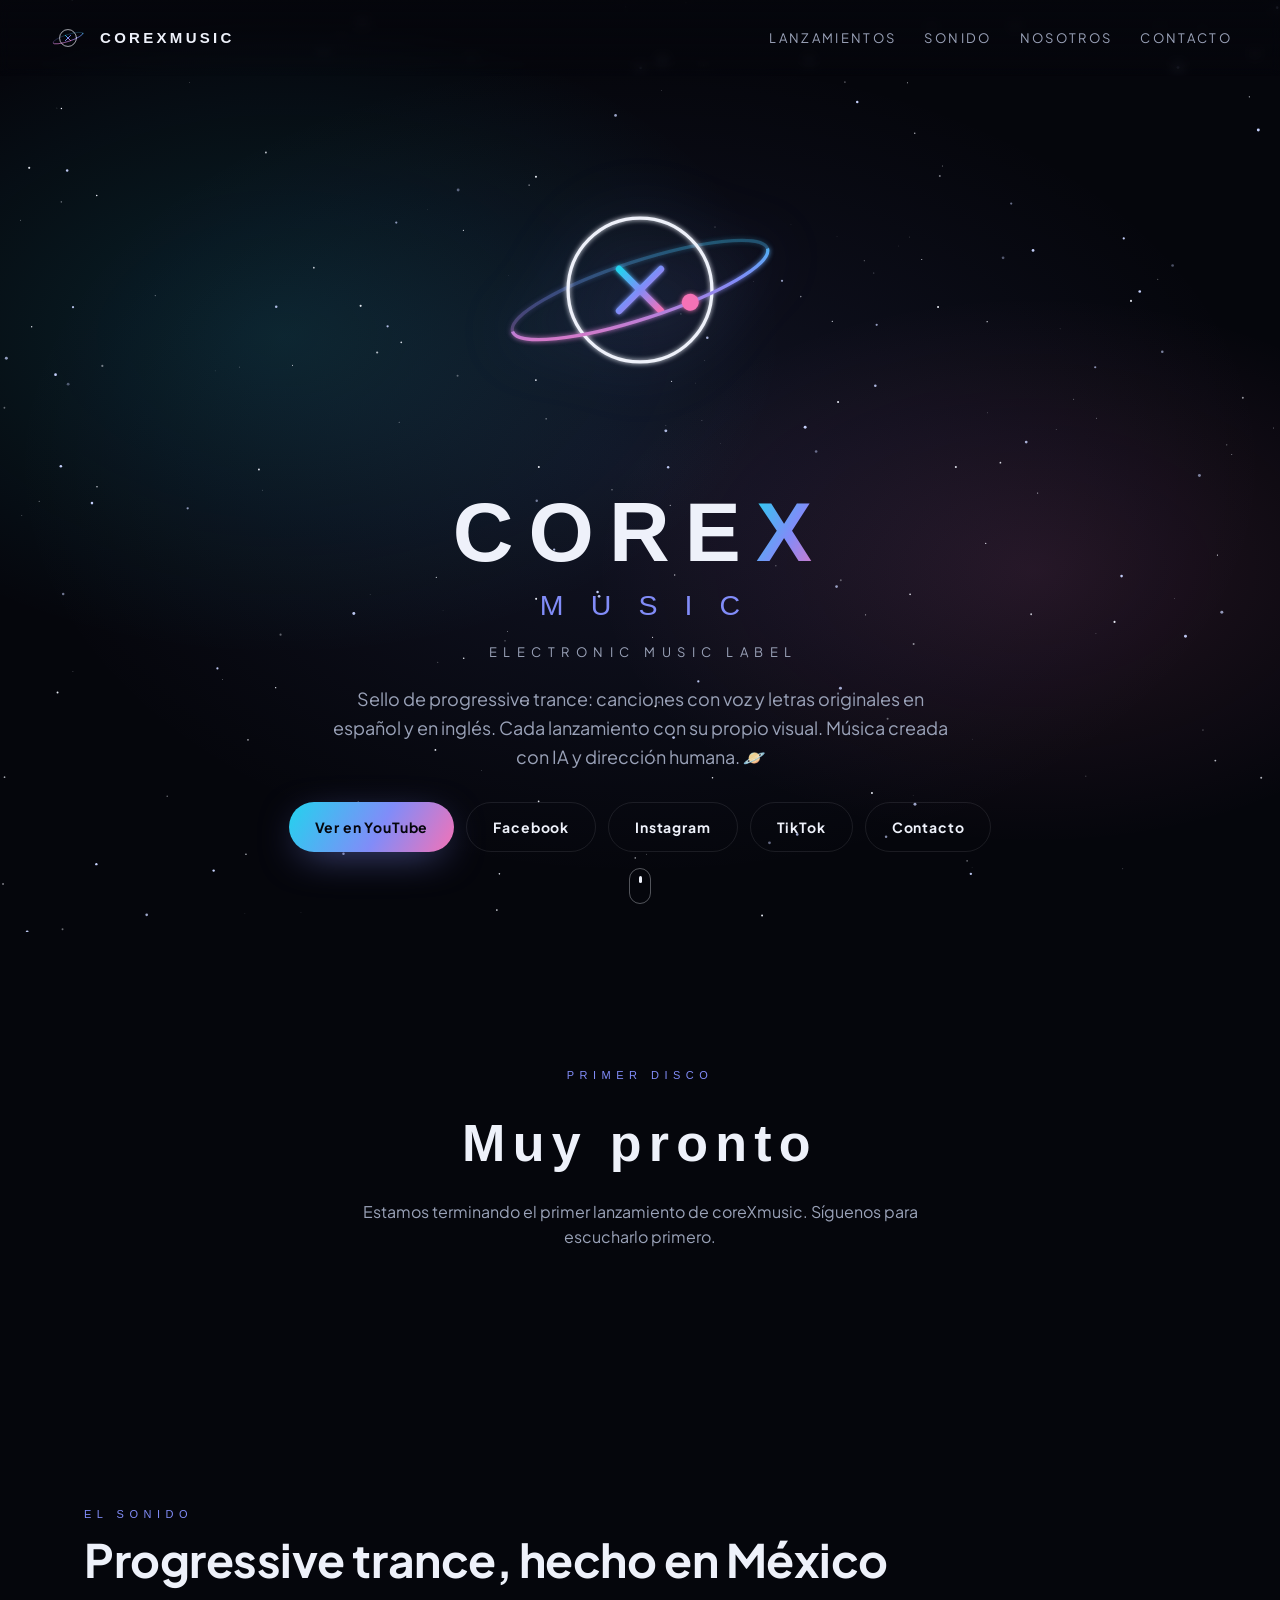
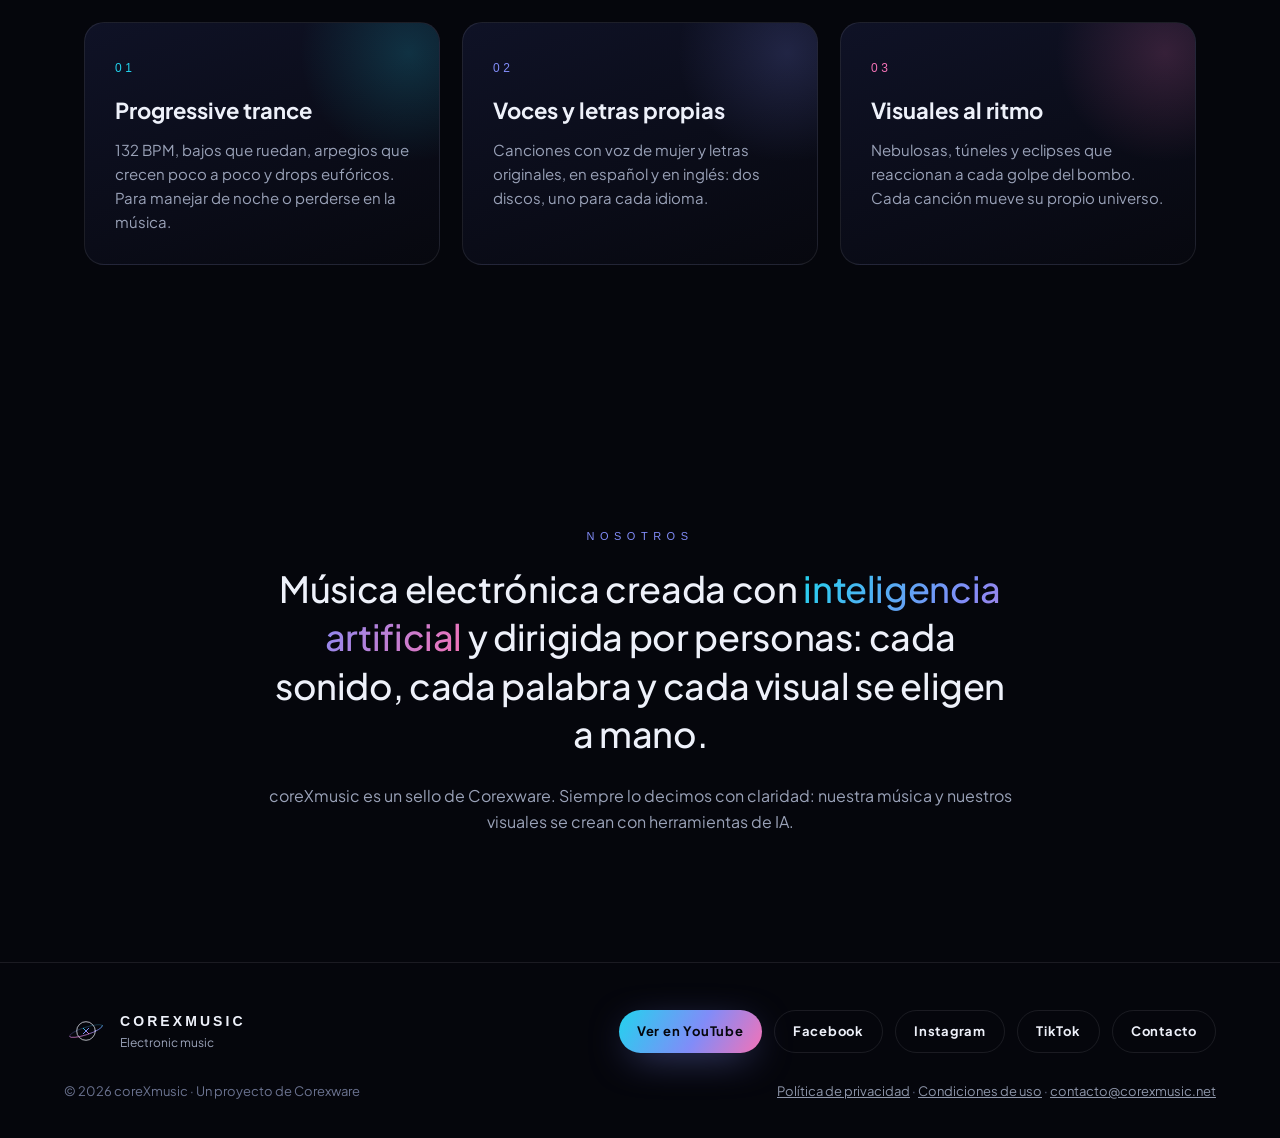
==== commit 81804910: "Página web de coreXmusic Co-Authored-By: Claude Opus 5.5 <noreply@anthropic.com>" ====
--- a/index.html
+++ b/index.html
@@ -4,9 +4,9 @@
 <meta charset="utf-8">
 <meta name="viewport" content="width=device-width, initial-scale=1">
 <title>coreXmusic · Electronic Music</title>
-<meta name="description" content="Sello de música electrónica: melodic techno, house melódico y narrativos. Cada lanzamiento con su propio visual. Música creada con IA y dirección humana. 🪐">
+<meta name="description" content="Sello de progressive trance: canciones con voz y letras originales en español y en inglés. Cada lanzamiento con su propio visual. Música creada con IA y dirección humana. 🪐">
 <meta property="og:title" content="coreXmusic · Electronic Music">
-<meta property="og:description" content="Sello de música electrónica: melodic techno, house melódico y narrativos. Cada lanzamiento con su propio visual. Música creada con IA y dirección humana. 🪐">
+<meta property="og:description" content="Sello de progressive trance: canciones con voz y letras originales en español y en inglés. Cada lanzamiento con su propio visual. Música creada con IA y dirección humana. 🪐">
 <meta property="og:image" content="https://corexmusic.net/compartir.jpg">
 <meta property="og:type" content="music.musician">
 <meta name="theme-color" content="#05060c">
@@ -125,7 +125,7 @@
     </svg>
     <h1>CORE<b>X</b><span class="music">MUSIC</span></h1>
     <div class="lema">ELECTRONIC MUSIC LABEL</div>
-    <p class="gancho">Sello de música electrónica: melodic techno, house melódico y narrativos. Cada lanzamiento con su propio visual. Música creada con IA y dirección humana. 🪐</p>
+    <p class="gancho">Sello de progressive trance: canciones con voz y letras originales en español y en inglés. Cada lanzamiento con su propio visual. Música creada con IA y dirección humana. 🪐</p>
     <div class="botones">
     <a class="boton" href="https://www.youtube.com/@corex.music" rel="noopener">Ver en YouTube</a>
     <a class="boton secundario" href="https://www.facebook.com/corexmusicnet" rel="noopener">Facebook</a>
@@ -144,10 +144,10 @@
 </section>
 
 <section id="sonido">
-  <div class="titulo aparece"><div><small>EL SONIDO</small><h2>Tres formas de escuchar la noche</h2></div></div>
+  <div class="titulo aparece"><div><small>EL SONIDO</small><h2>Progressive trance, hecho en México</h2></div></div>
   <div class="pilares">
-    <div class="pilar aparece" style="--c:#22D3EE"><span class="num">01</span><h3>Melodic techno</h3><p>Bajos profundos, sintetizadores melancólicos y drops que crecen poco a poco. Para manejar de noche o perderse en la música.</p></div>
-    <div class="pilar aparece" style="--c:#818CF8"><span class="num">02</span><h3>Narrativos</h3><p>Textos originales que se dicen, no se cantan, sobre house melódico. Historias para escuchar con audífonos.</p></div>
+    <div class="pilar aparece" style="--c:#22D3EE"><span class="num">01</span><h3>Progressive trance</h3><p>132 BPM, bajos que ruedan, arpegios que crecen poco a poco y drops eufóricos. Para manejar de noche o perderse en la música.</p></div>
+    <div class="pilar aparece" style="--c:#818CF8"><span class="num">02</span><h3>Voces y letras propias</h3><p>Canciones con voz de mujer y letras originales, en español y en inglés: dos discos, uno para cada idioma.</p></div>
     <div class="pilar aparece" style="--c:#F472B6"><span class="num">03</span><h3>Visuales al ritmo</h3><p>Nebulosas, túneles y eclipses que reaccionan a cada golpe del bombo. Cada canción mueve su propio universo.</p></div>
   </div>
 </section>
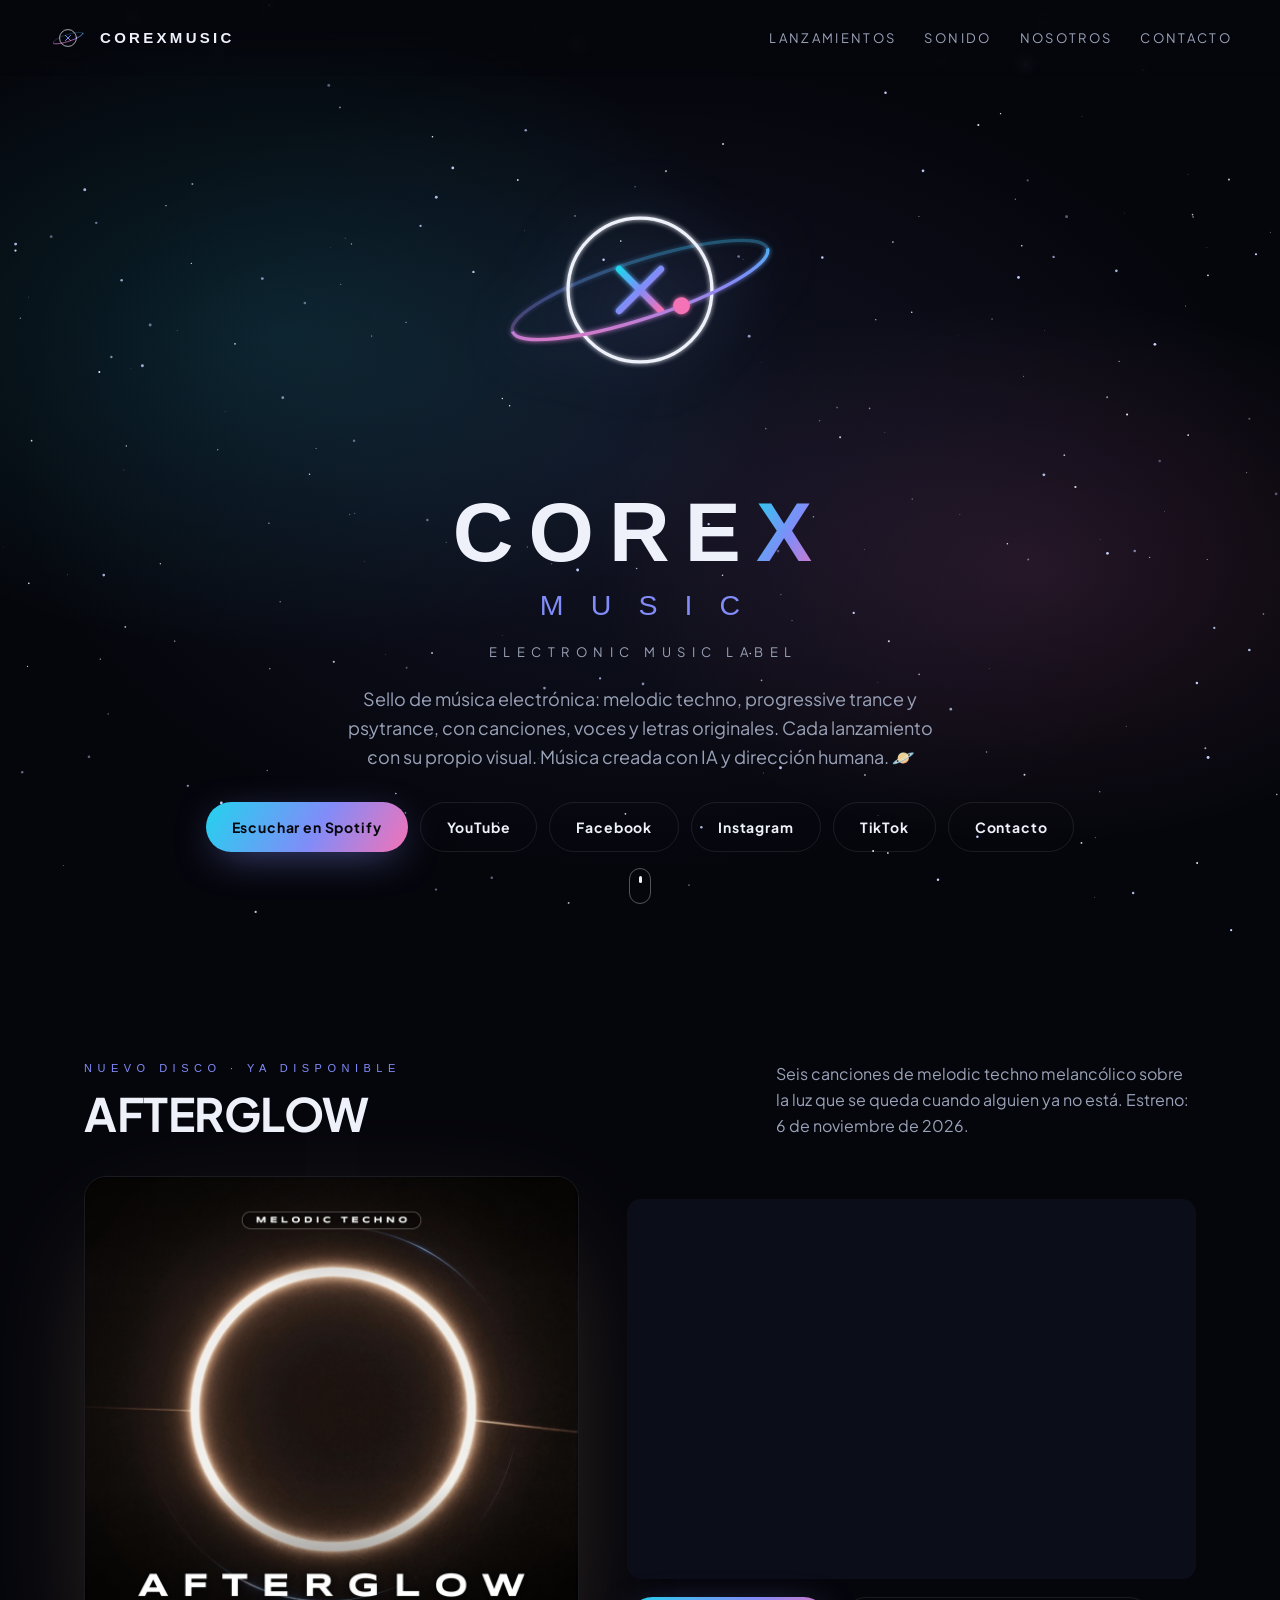
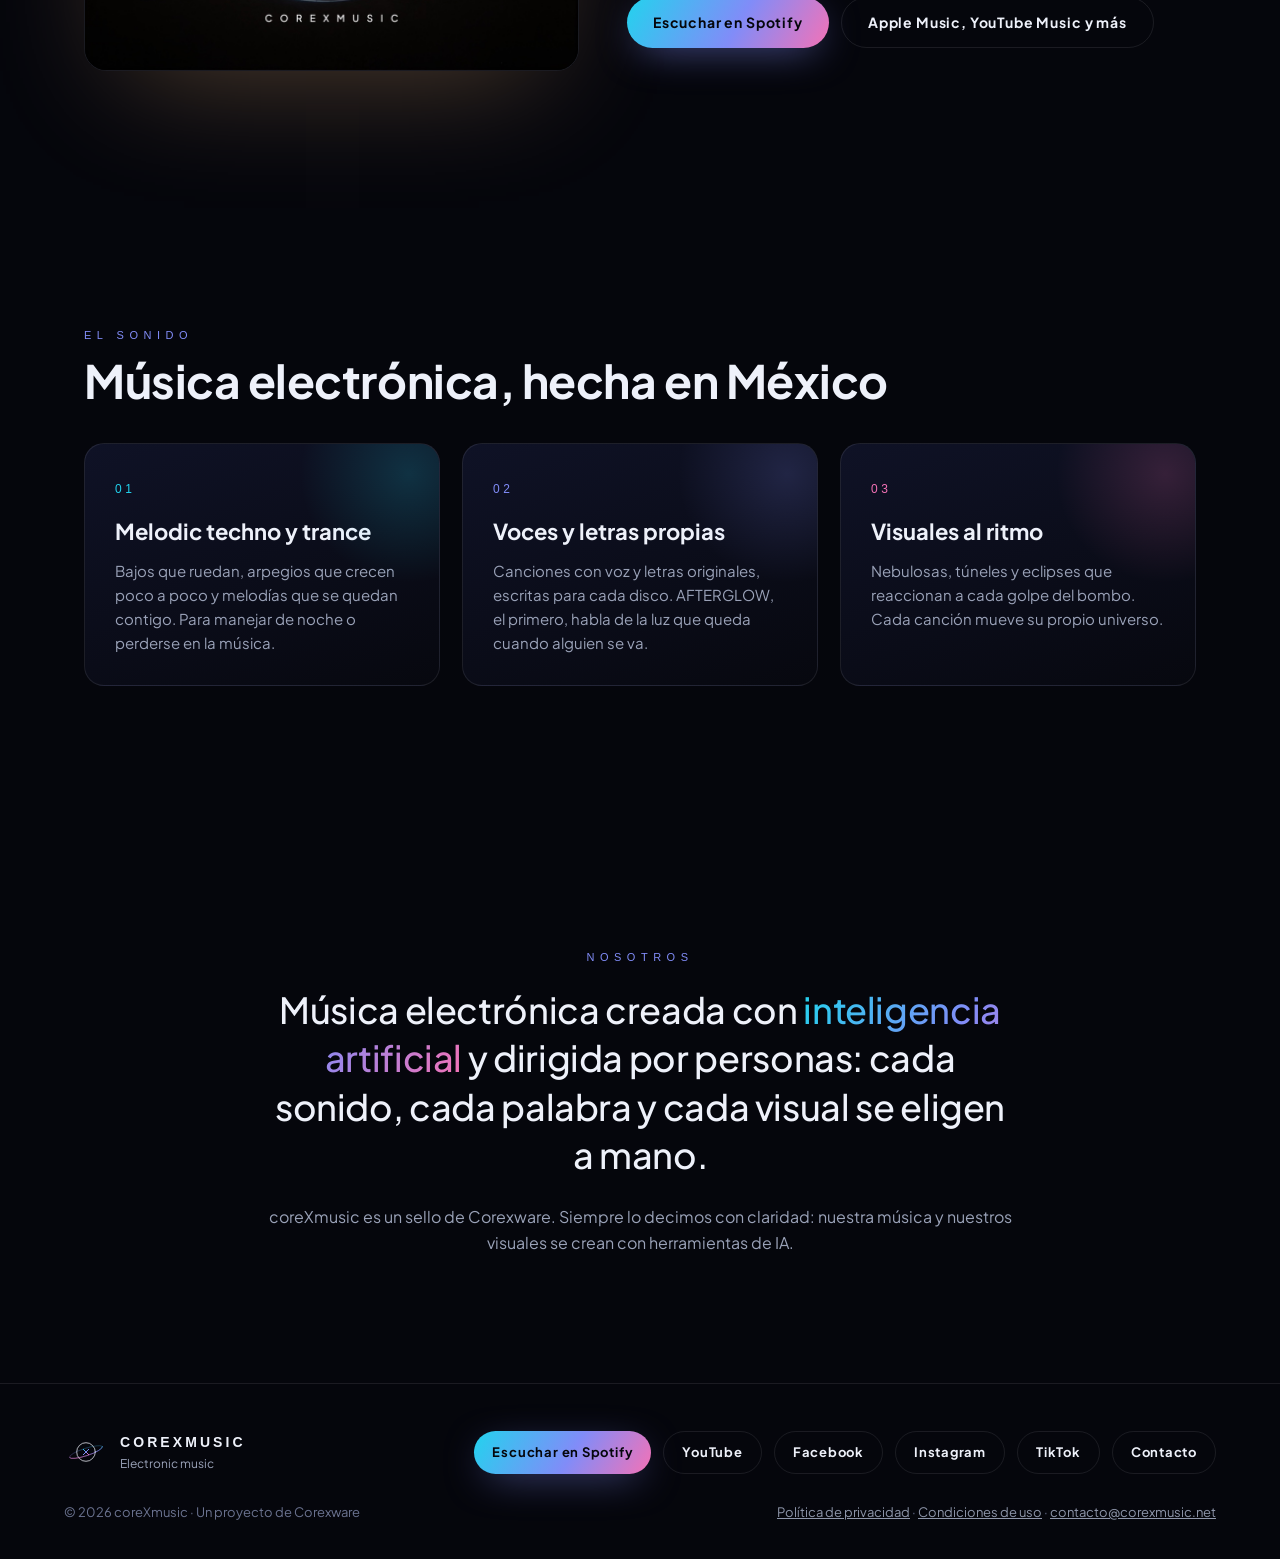
==== commit d3dbd0ae: "AFTERGLOW ya disponible: sección del disco con Spotify, enlace de YouTube corregido y textos nuevos " ====
--- a/index.html
+++ b/index.html
@@ -73,6 +73,13 @@
 .proximo{text-align:center;max-width:760px}
 .proximo h2{font-family:Syncopate,sans-serif;font-size:clamp(28px,4.5vw,52px);letter-spacing:.14em;margin:16px 0 14px}
 .proximo p{color:var(--suave)}
+/* disco (6 nov 2026) */
+.album{display:grid;grid-template-columns:minmax(0,1fr) minmax(0,1.15fr);gap:clamp(20px,4vw,48px);align-items:center}
+.album .portada{display:block;border-radius:22px;overflow:hidden;border:1px solid var(--linea);box-shadow:0 40px 120px -40px #f4b77a55}
+.album .portada img{display:block;width:100%;height:auto;transition:transform 1.2s}
+.album .portada:hover img{transform:scale(1.04)}
+.album iframe{border-radius:14px;display:block;margin-bottom:18px;background:#0b0d18}
+@media (max-width:800px){.album{grid-template-columns:1fr}}
 /* sonido */
 .pilares{display:grid;grid-template-columns:repeat(auto-fit,minmax(250px,1fr));gap:22px}
 .pilar{padding:30px;border-radius:20px;background:linear-gradient(160deg,#0f1226,#07080f);border:1px solid var(--linea);position:relative;overflow:hidden}
@@ -125,9 +132,10 @@
     </svg>
     <h1>CORE<b>X</b><span class="music">MUSIC</span></h1>
     <div class="lema">ELECTRONIC MUSIC LABEL</div>
-    <p class="gancho">Sello de progressive trance: canciones con voz y letras originales en español y en inglés. Cada lanzamiento con su propio visual. Música creada con IA y dirección humana. 🪐</p>
+    <p class="gancho">Sello de música electrónica: melodic techno, progressive trance y psytrance, con canciones, voces y letras originales. Cada lanzamiento con su propio visual. Música creada con IA y dirección humana. 🪐</p>
     <div class="botones">
-    <a class="boton" href="https://www.youtube.com/@corex.music" rel="noopener">Ver en YouTube</a>
+    <a class="boton" href="https://open.spotify.com/artist/284hPgPxzmEoIjNT3gGBtj" rel="noopener">Escuchar en Spotify</a>
+    <a class="boton secundario" href="https://www.youtube.com/@corexmusicnet" rel="noopener">YouTube</a>
     <a class="boton secundario" href="https://www.facebook.com/corexmusicnet" rel="noopener">Facebook</a>
     <a class="boton secundario" href="https://www.instagram.com/corexmusicnet/" rel="noopener">Instagram</a>
     <a class="boton secundario" href="https://www.tiktok.com/@corexmusicnet" rel="noopener">TikTok</a>
@@ -137,17 +145,25 @@
   <a class="bajar" href="#lanzamientos" aria-label="Bajar"></a>
 </header>
 
-<section id="lanzamientos" class="proximo aparece">
-  <small class="marca" style="font-size:11px;color:var(--violeta);letter-spacing:.5em">PRIMER DISCO</small>
-  <h2>Muy pronto</h2>
-  <p>Estamos terminando el primer lanzamiento de coreXmusic. Síguenos para escucharlo primero.</p>
+<section id="lanzamientos" class="aparece">
+  <div class="titulo"><div><small>NUEVO DISCO · YA DISPONIBLE</small><h2>AFTERGLOW</h2></div><p>Seis canciones de melodic techno melancólico sobre la luz que se queda cuando alguien ya no está. Estreno: 6 de noviembre de 2026.</p></div>
+  <div class="album">
+    <a class="portada" href="https://open.spotify.com/album/2fg7xPduNwmDVnlCl2Ub1Q" rel="noopener"><img src="afterglow.jpg" alt="Portada del disco AFTERGLOW de coreXmusic" width="1000" height="1000" loading="lazy"></a>
+    <div class="lado">
+      <iframe title="AFTERGLOW en Spotify" src="https://open.spotify.com/embed/album/2fg7xPduNwmDVnlCl2Ub1Q?utm_source=generator&amp;theme=0" width="100%" height="380" frameborder="0" allow="autoplay; clipboard-write; encrypted-media; fullscreen; picture-in-picture" loading="lazy"></iframe>
+      <div class="botones" style="justify-content:flex-start">
+        <a class="boton" href="https://open.spotify.com/album/2fg7xPduNwmDVnlCl2Ub1Q" rel="noopener">Escuchar en Spotify</a>
+        <a class="boton secundario" href="https://distrokid.com/hyperfollow/corexmusic/afterglow" rel="noopener">Apple Music, YouTube Music y más</a>
+      </div>
+    </div>
+  </div>
 </section>
 
 <section id="sonido">
-  <div class="titulo aparece"><div><small>EL SONIDO</small><h2>Progressive trance, hecho en México</h2></div></div>
+  <div class="titulo aparece"><div><small>EL SONIDO</small><h2>Música electrónica, hecha en México</h2></div></div>
   <div class="pilares">
-    <div class="pilar aparece" style="--c:#22D3EE"><span class="num">01</span><h3>Progressive trance</h3><p>132 BPM, bajos que ruedan, arpegios que crecen poco a poco y drops eufóricos. Para manejar de noche o perderse en la música.</p></div>
-    <div class="pilar aparece" style="--c:#818CF8"><span class="num">02</span><h3>Voces y letras propias</h3><p>Canciones con voz de mujer y letras originales, en español y en inglés: dos discos, uno para cada idioma.</p></div>
+    <div class="pilar aparece" style="--c:#22D3EE"><span class="num">01</span><h3>Melodic techno y trance</h3><p>Bajos que ruedan, arpegios que crecen poco a poco y melodías que se quedan contigo. Para manejar de noche o perderse en la música.</p></div>
+    <div class="pilar aparece" style="--c:#818CF8"><span class="num">02</span><h3>Voces y letras propias</h3><p>Canciones con voz y letras originales, escritas para cada disco. AFTERGLOW, el primero, habla de la luz que queda cuando alguien se va.</p></div>
     <div class="pilar aparece" style="--c:#F472B6"><span class="num">03</span><h3>Visuales al ritmo</h3><p>Nebulosas, túneles y eclipses que reaccionan a cada golpe del bombo. Cada canción mueve su propio universo.</p></div>
   </div>
 </section>
@@ -162,7 +178,8 @@
   <div class="pie">
     <div class="logo"><img src="planeta.svg" alt=""><div><div class="marca" style="font-size:14px;font-weight:700">coreXmusic</div><div style="font-size:12px;color:var(--suave)">Electronic music</div></div></div>
     <div class="botones">
-    <a class="boton" href="https://www.youtube.com/@corex.music" rel="noopener">Ver en YouTube</a>
+    <a class="boton" href="https://open.spotify.com/artist/284hPgPxzmEoIjNT3gGBtj" rel="noopener">Escuchar en Spotify</a>
+    <a class="boton secundario" href="https://www.youtube.com/@corexmusicnet" rel="noopener">YouTube</a>
     <a class="boton secundario" href="https://www.facebook.com/corexmusicnet" rel="noopener">Facebook</a>
     <a class="boton secundario" href="https://www.instagram.com/corexmusicnet/" rel="noopener">Instagram</a>
     <a class="boton secundario" href="https://www.tiktok.com/@corexmusicnet" rel="noopener">TikTok</a>
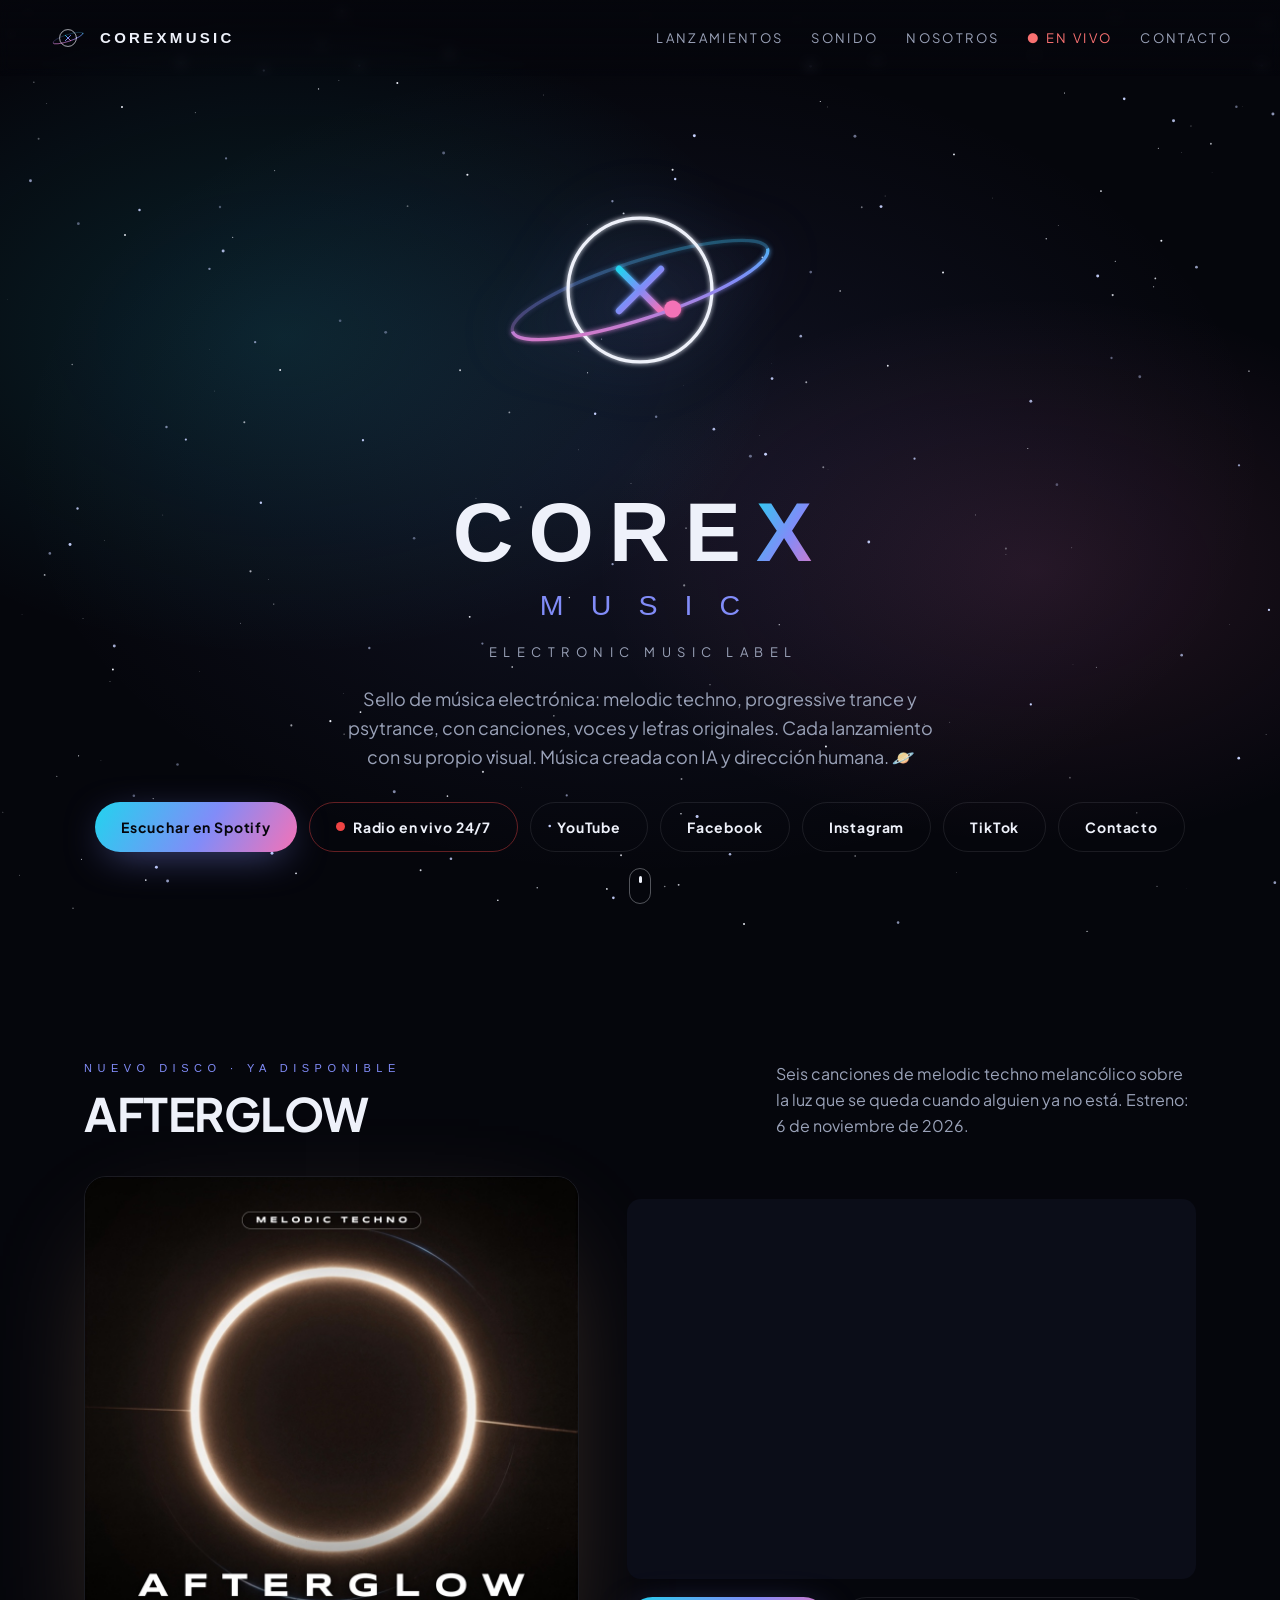
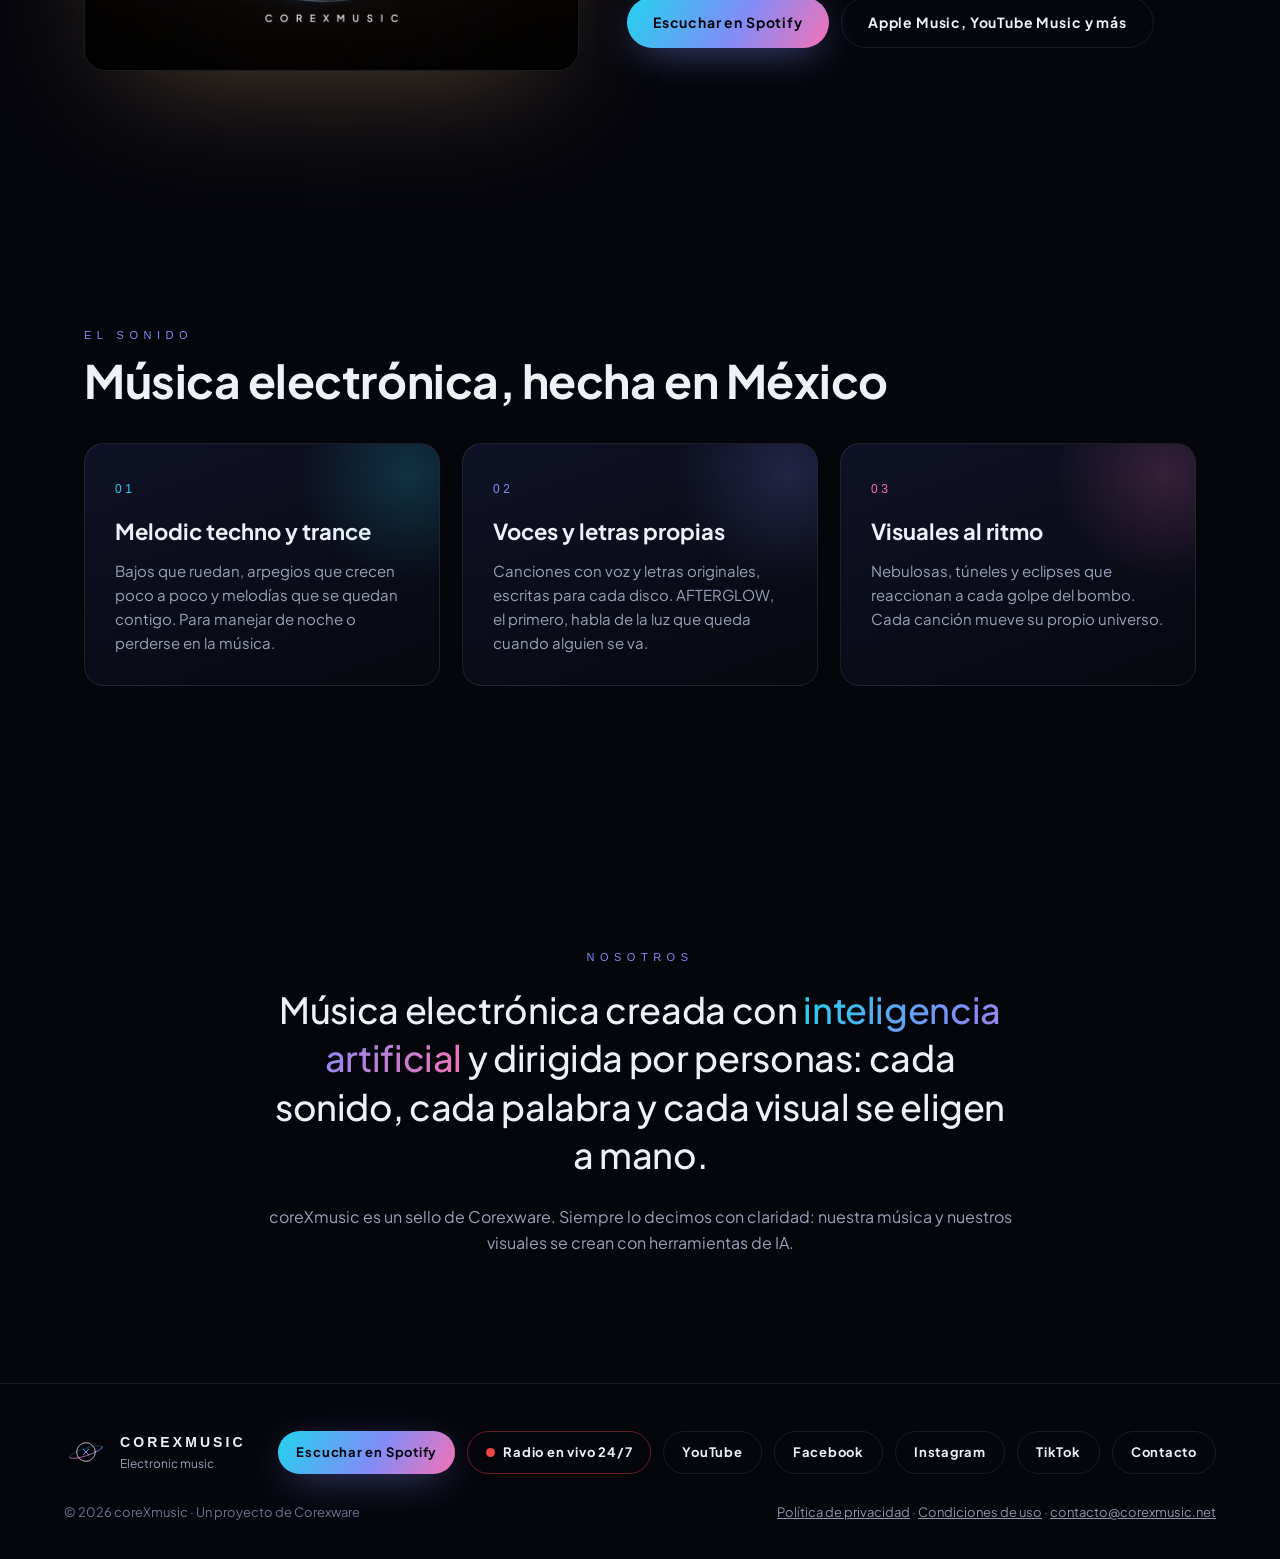
==== commit e6c59d3e: "Botón «Radio en vivo 24/7» (YouTube live) en inicio, menú y pie Co-Authored-By: Claude Opus 5.5 <nor" ====
--- a/index.html
+++ b/index.html
@@ -73,6 +73,12 @@
 .proximo{text-align:center;max-width:760px}
 .proximo h2{font-family:Syncopate,sans-serif;font-size:clamp(28px,4.5vw,52px);letter-spacing:.14em;margin:16px 0 14px}
 .proximo p{color:var(--suave)}
+/* radio en vivo (6 nov 2026) */
+.boton.radio{border-color:#ef444466}
+.boton.radio:hover{border-color:#ef4444}
+.punto{width:9px;height:9px;border-radius:50%;background:#ef4444;box-shadow:0 0 0 0 #ef4444aa;animation:latido 1.6s infinite}
+@keyframes latido{70%{box-shadow:0 0 0 9px #ef444400}100%{box-shadow:0 0 0 0 #ef444400}}
+nav .links a.vivo{color:#f87171}
 /* disco (6 nov 2026) */
 .album{display:grid;grid-template-columns:minmax(0,1fr) minmax(0,1.15fr);gap:clamp(20px,4vw,48px);align-items:center}
 .album .portada{display:block;border-radius:22px;overflow:hidden;border:1px solid var(--linea);box-shadow:0 40px 120px -40px #f4b77a55}
@@ -110,7 +116,7 @@
 </head>
 <body>
 <nav><a class="logo" href="#inicio"><img src="planeta.svg" alt=""><span class="marca">coreXmusic</span></a>
-  <div class="links"><a href="#lanzamientos">Lanzamientos</a><a href="#sonido">Sonido</a><a href="#nosotros">Nosotros</a><a href="mailto:contacto@corexmusic.net">Contacto</a></div></nav>
+  <div class="links"><a href="#lanzamientos">Lanzamientos</a><a href="#sonido">Sonido</a><a href="#nosotros">Nosotros</a><a href="https://www.youtube.com/@corexmusicnet/live" rel="noopener" class="vivo">● En vivo</a><a href="mailto:contacto@corexmusic.net">Contacto</a></div></nav>
 
 <header class="hero" id="inicio">
   <canvas id="cielo" aria-hidden="true"></canvas>
@@ -135,6 +141,7 @@
     <p class="gancho">Sello de música electrónica: melodic techno, progressive trance y psytrance, con canciones, voces y letras originales. Cada lanzamiento con su propio visual. Música creada con IA y dirección humana. 🪐</p>
     <div class="botones">
     <a class="boton" href="https://open.spotify.com/artist/284hPgPxzmEoIjNT3gGBtj" rel="noopener">Escuchar en Spotify</a>
+    <a class="boton secundario radio" href="https://www.youtube.com/@corexmusicnet/live" rel="noopener"><span class="punto"></span>Radio en vivo 24/7</a>
     <a class="boton secundario" href="https://www.youtube.com/@corexmusicnet" rel="noopener">YouTube</a>
     <a class="boton secundario" href="https://www.facebook.com/corexmusicnet" rel="noopener">Facebook</a>
     <a class="boton secundario" href="https://www.instagram.com/corexmusicnet/" rel="noopener">Instagram</a>
@@ -179,6 +186,7 @@
     <div class="logo"><img src="planeta.svg" alt=""><div><div class="marca" style="font-size:14px;font-weight:700">coreXmusic</div><div style="font-size:12px;color:var(--suave)">Electronic music</div></div></div>
     <div class="botones">
     <a class="boton" href="https://open.spotify.com/artist/284hPgPxzmEoIjNT3gGBtj" rel="noopener">Escuchar en Spotify</a>
+    <a class="boton secundario radio" href="https://www.youtube.com/@corexmusicnet/live" rel="noopener"><span class="punto"></span>Radio en vivo 24/7</a>
     <a class="boton secundario" href="https://www.youtube.com/@corexmusicnet" rel="noopener">YouTube</a>
     <a class="boton secundario" href="https://www.facebook.com/corexmusicnet" rel="noopener">Facebook</a>
     <a class="boton secundario" href="https://www.instagram.com/corexmusicnet/" rel="noopener">Instagram</a>
